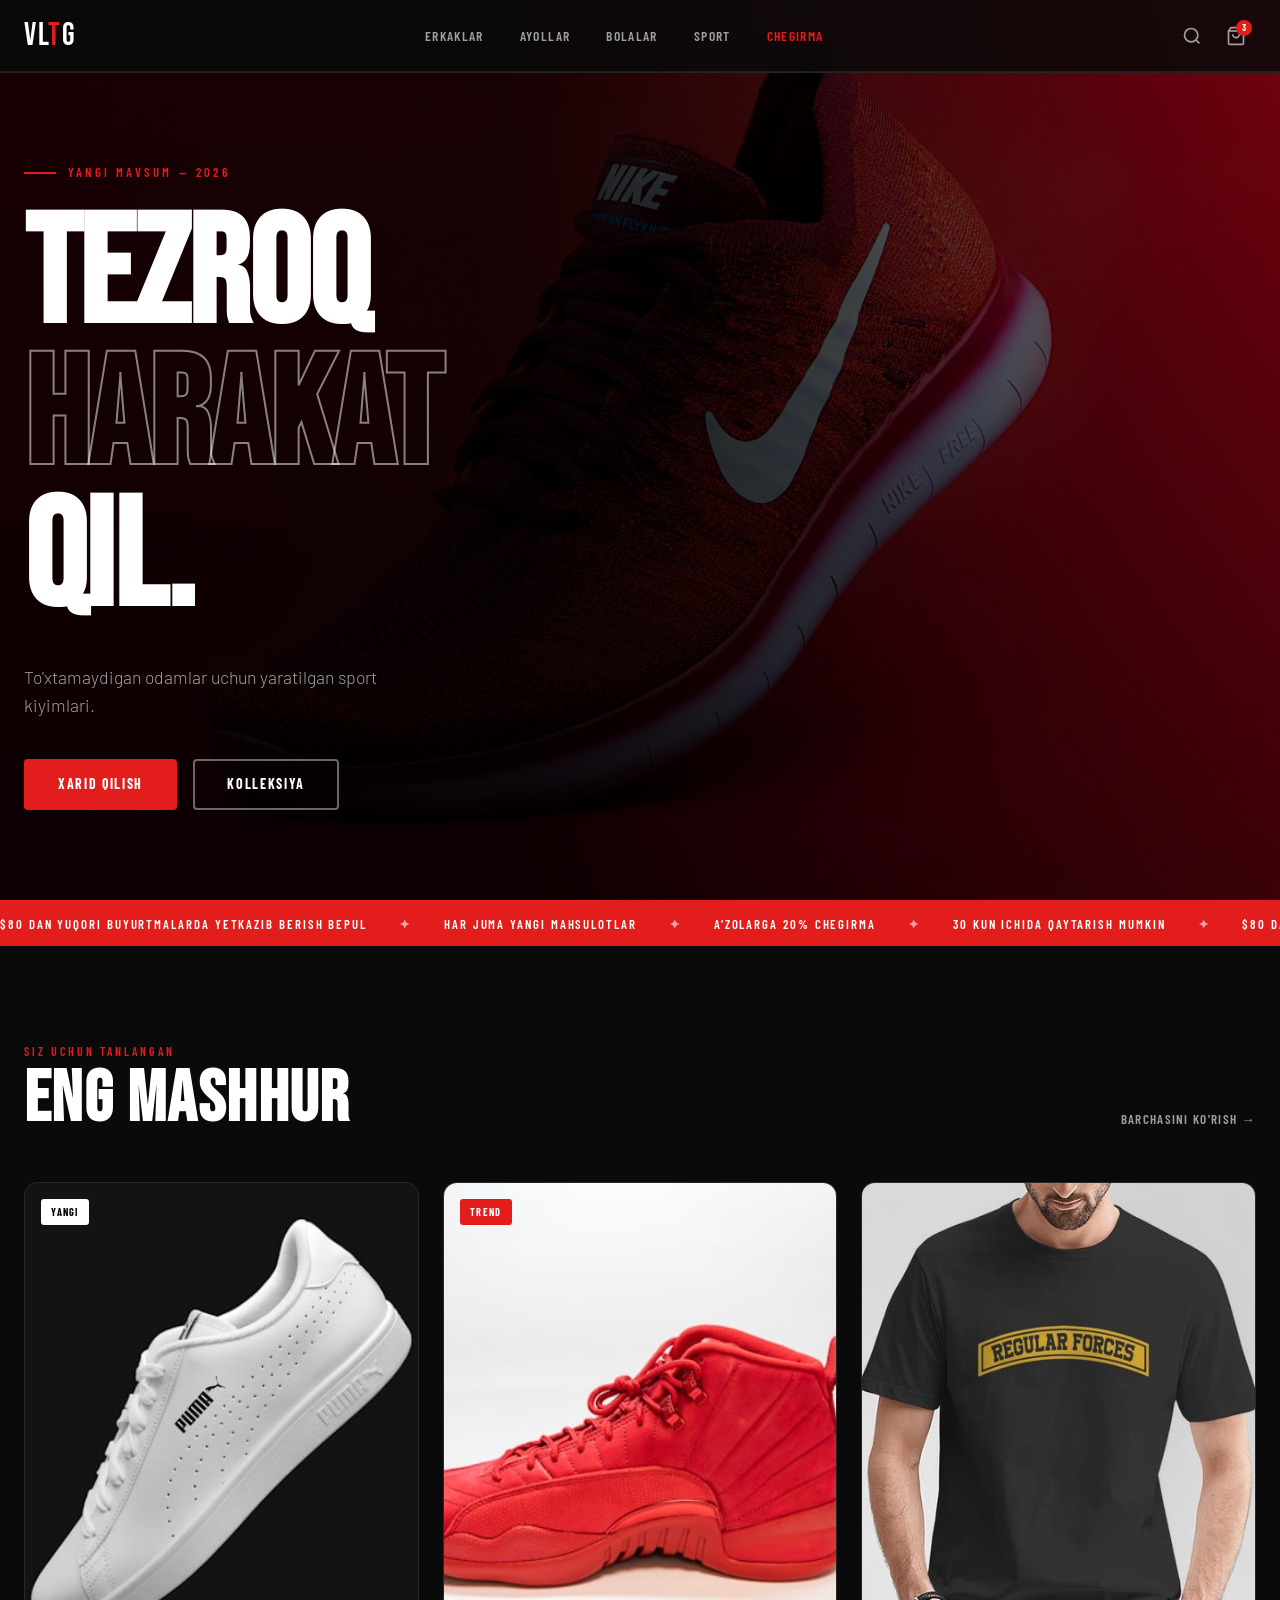
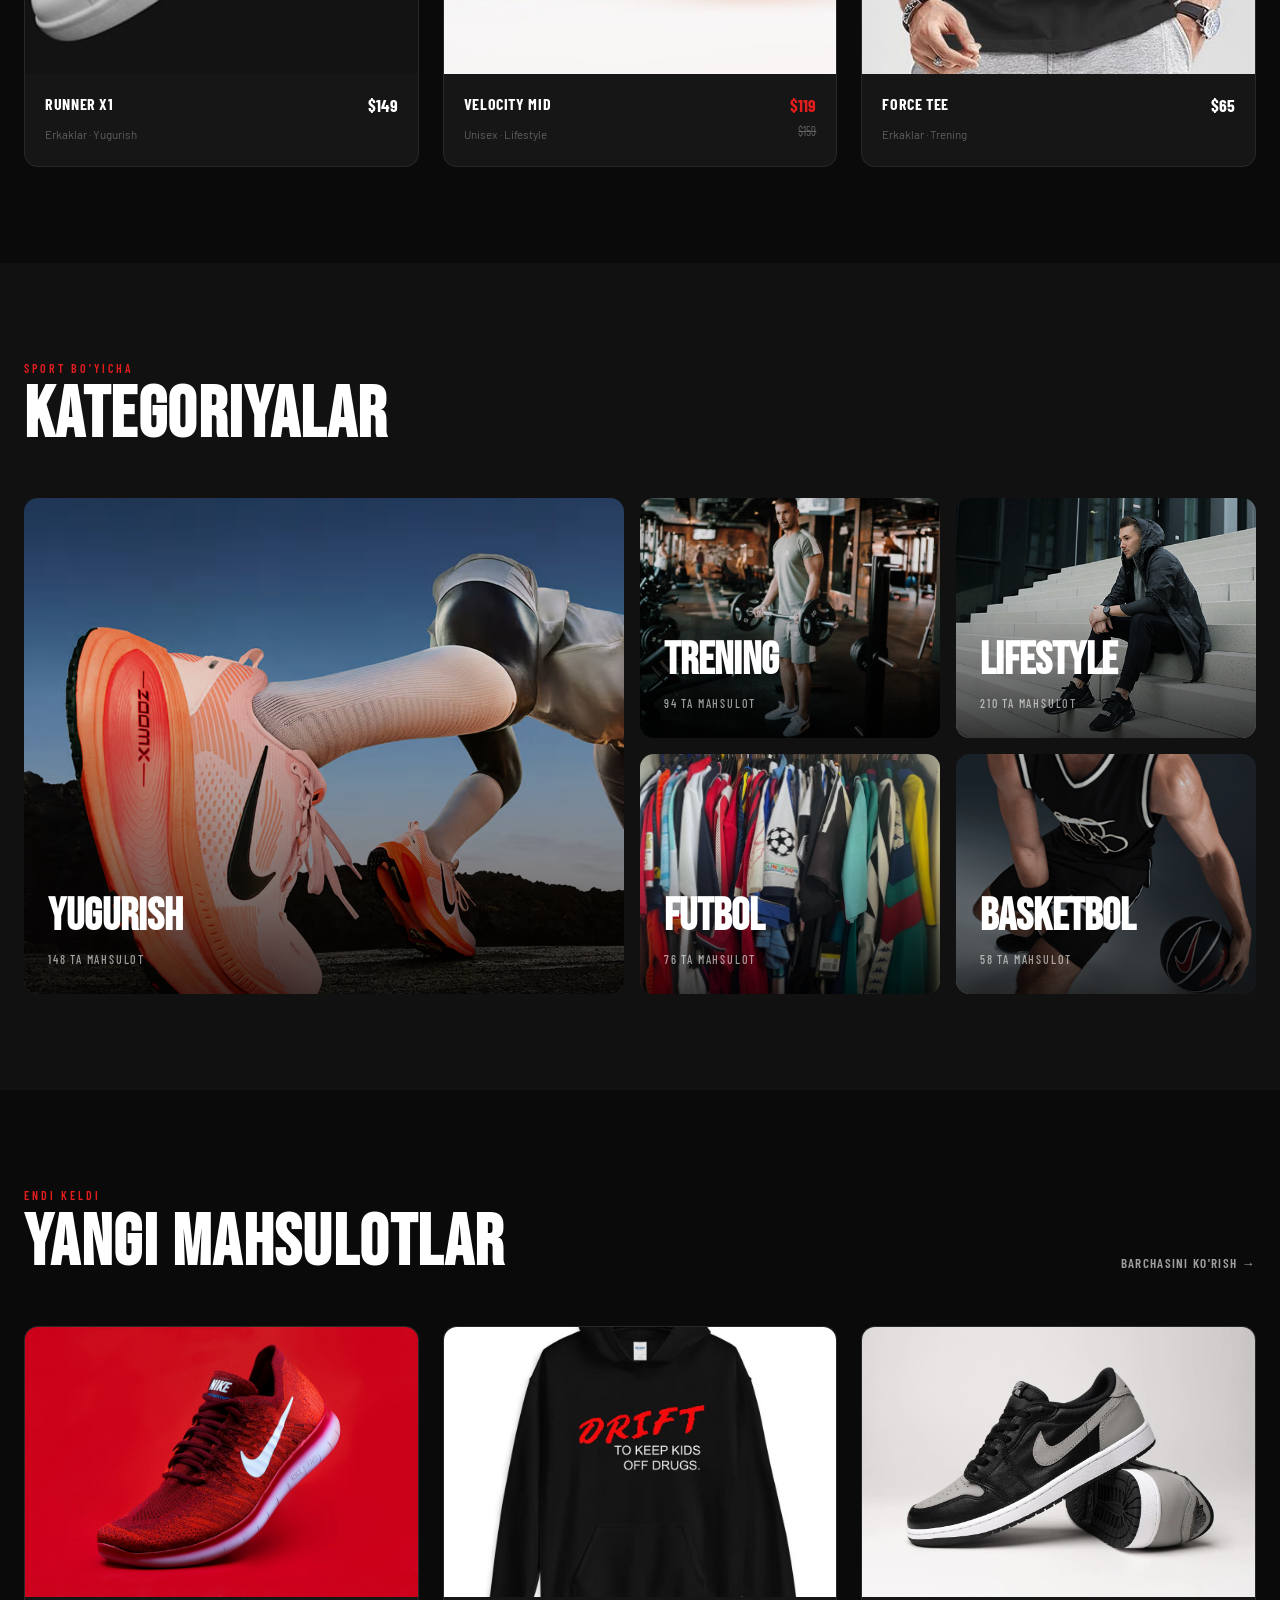
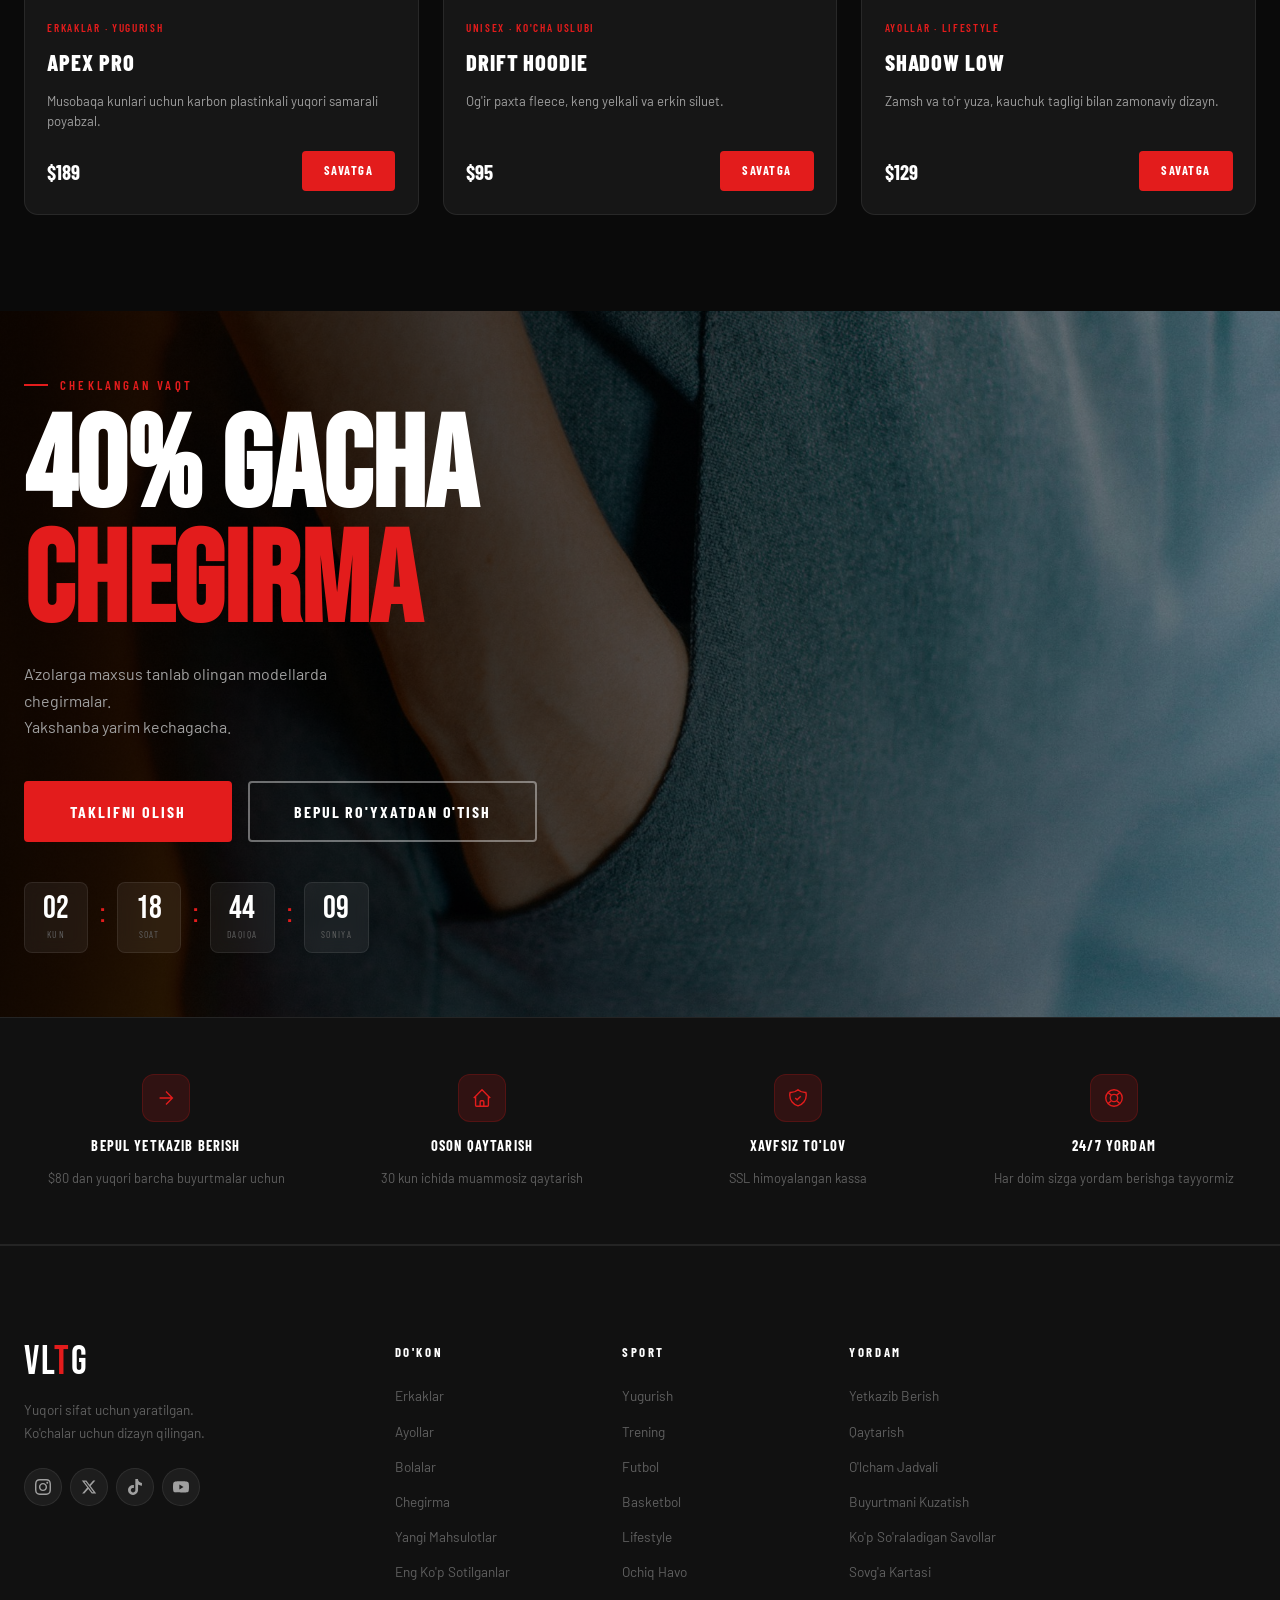
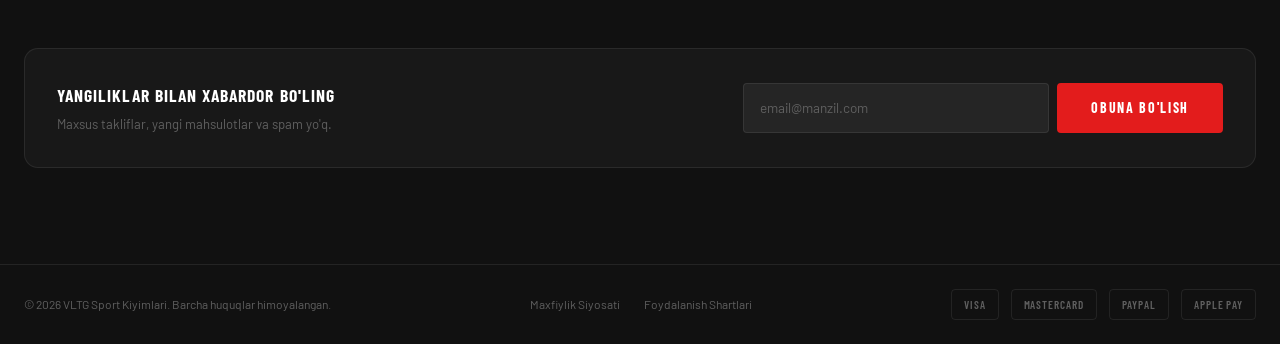
==== index.html @ 0adfefeb "Add files via upload" ====
<!DOCTYPE html>
<html lang="uz">
<head>
  <meta charset="UTF-8" />
  <meta name="viewport" content="width=device-width, initial-scale=1.0" />
  <title>VLTG — Premium Sport Kiyimlari</title>
  <link rel="preconnect" href="https://fonts.gstatic.com" crossorigin />
  <link href="https://fonts.googleapis.com/css2?family=Bebas+Neue&family=Barlow:wght@300;400;500;600;700&family=Barlow+Condensed:wght@400;600;700;800&display=swap" rel="stylesheet" />
  <link rel="stylesheet" href="style.css" />
</head>
<body>

  <!-- ==============================
       HEADER
       ============================== -->
  <header class="site-header">
    <div class="header-inner">

      <input type="checkbox" id="nav-toggle" class="nav-toggle-checkbox" />

      <a href="index.html" class="logo">VL<span>T</span>G</a>

      <nav class="main-nav">
        <ul class="nav-list">
          <li><a href="erkaklar.html" class="nav-link">Erkaklar</a></li>
          <li><a href="ayollar.html" class="nav-link">Ayollar</a></li>
          <li><a href="bolalar.html" class="nav-link">Bolalar</a></li>
          <li><a href="sport.html" class="nav-link">Sport</a></li>
          <li><a href="chegirma.html" class="nav-link nav-link--sale">Chegirma</a></li>
        </ul>
      </nav>

      <div class="header-actions">
        <a href="#" class="header-icon" aria-label="Qidirish">
          <svg viewBox="0 0 24 24" fill="none" stroke="currentColor" stroke-width="2"><circle cx="11" cy="11" r="8"/><path d="m21 21-4.35-4.35"/></svg>
        </a>
        <a href="#" class="header-icon cart-icon" aria-label="Savat">
          <svg viewBox="0 0 24 24" fill="none" stroke="currentColor" stroke-width="2"><path d="M6 2 3 6v14a2 2 0 0 0 2 2h14a2 2 0 0 0 2-2V6l-3-4z"/><line x1="3" y1="6" x2="21" y2="6"/><path d="M16 10a4 4 0 0 1-8 0"/></svg>
          <span class="cart-badge">3</span>
        </a>
        <label for="nav-toggle" class="hamburger" aria-label="Menyu">
          <span></span><span></span><span></span>
        </label>
      </div>

    </div>

    <!-- Mobil menyu -->
    <div class="mobile-nav">
      <ul class="mobile-nav-list">
        <li><a href="#">Erkaklar</a></li>
        <li><a href="#">Ayollar</a></li>
        <li><a href="#">Bolalar</a></li>
        <li><a href="#">Sport</a></li>
        <li><a href="#" class="sale-link">Chegirma</a></li>
        <li class="mobile-nav-divider"></li>
        <li><a href="#">Qidirish</a></li>
        <li><a href="#">Savat (3)</a></li>
      </ul>
    </div>
  </header>

  <main>

    <!-- ==============================
         HERO
         ============================== -->
    <section class="hero">
      <div class="hero-bg">
        <img
          src="img/fon_krasofkasi.jpg"
          alt="Sport krossovkalar"
          class="hero-img"
        />
        <div class="hero-overlay"></div>
      </div>
      <div class="hero-content">
        <p class="hero-eyebrow">Yangi Mavsum — 2026</p>
        <h1 class="hero-title">
          TEZROQ<br />
          <em>HARAKAT</em><br />
          QIL.
        </h1>
        <p class="hero-subtitle">To'xtamaydigan odamlar uchun yaratilgan sport kiyimlari.</p>
        <div class="hero-cta-group">
          <a href="#mahsulotlar" class="btn btn--primary">Xarid Qilish</a>
          <a href="#kategoriyalar" class="btn btn--ghost">Kolleksiya</a>
        </div>
      </div>
    </section>

    <!-- ==============================
         TICKER
         ============================== -->
    <div class="ticker-wrap" aria-hidden="true">
      <div class="ticker-track">
        <span>$80 dan yuqori buyurtmalarda yetkazib berish bepul</span>
        <span class="ticker-dot">✦</span>
        <span>Har juma yangi mahsulotlar</span>
        <span class="ticker-dot">✦</span>
        <span>A'zolarga 20% chegirma</span>
        <span class="ticker-dot">✦</span>
        <span>30 kun ichida qaytarish mumkin</span>
        <span class="ticker-dot">✦</span>
        <span>$80 dan yuqori buyurtmalarda yetkazib berish bepul</span>
        <span class="ticker-dot">✦</span>
        <span>Har juma yangi mahsulotlar</span>
        <span class="ticker-dot">✦</span>
        <span>A'zolarga 20% chegirma</span>
        <span class="ticker-dot">✦</span>
        <span>30 kun ichida qaytarish mumkin</span>
        <span class="ticker-dot">✦</span>
      </div>
    </div>

    <!-- ==============================
         MAHSULOTLAR
         ============================== -->
    <section class="section products-section" id="mahsulotlar">
      <div class="container">
        <header class="section-header">
          <p class="section-eyebrow">Siz Uchun Tanlangan</p>
          <h2 class="section-title">Eng Mashhur</h2>
          <a href="#" class="section-link">Barchasini Ko'rish →</a>
        </header>

        <div class="products-grid">

          <article class="product-card">
            <div class="product-card__media">
              <img src="img/RunnerX1.jpg" alt="Runner X1" loading="lazy" />
              <div class="product-card__badges">
                <span class="badge badge--new">Yangi</span>
              </div>
              <div class="product-card__overlay">
                <a href="#" class="btn btn--overlay">Savatga Qo'shish</a>
              </div>
            </div>
            <div class="product-card__info">
              <div class="product-card__meta">
                <h3 class="product-card__name">Runner X1</h3>
                <span class="product-card__category">Erkaklar · Yugurish</span>
              </div>
              <span class="product-card__price">$149</span>
            </div>
          </article>

          <article class="product-card">
            <div class="product-card__media">
              <img src="img/VelocityMid.jpg" alt="Velocity Mid" loading="lazy" />
              <div class="product-card__badges">
                <span class="badge badge--hot">Trend</span>
              </div>
              <div class="product-card__overlay">
                <a href="#" class="btn btn--overlay">Savatga Qo'shish</a>
              </div>
            </div>
            <div class="product-card__info">
              <div class="product-card__meta">
                <h3 class="product-card__name">Velocity Mid</h3>
                <span class="product-card__category">Unisex · Lifestyle</span>
              </div>
              <div class="product-card__pricing">
                <span class="product-card__price product-card__price--sale">$119</span>
                <span class="product-card__price-original">$159</span>
              </div>
            </div>
          </article>

          <article class="product-card">
            <div class="product-card__media">
              <img src="img/ForceTee.jpg" alt="Force Tee" loading="lazy" />
              <div class="product-card__overlay">
                <a href="#" class="btn btn--overlay">Savatga Qo'shish</a>
              </div>
            </div>
            <div class="product-card__info">
              <div class="product-card__meta">
                <h3 class="product-card__name">Force Tee</h3>
                <span class="product-card__category">Erkaklar · Trening</span>
              </div>
              <span class="product-card__price">$65</span>
            </div>
          </article>

        </div>
      </div>
    </section>

    <!-- ==============================
         KATEGORIYALAR
         ============================== -->
    <section class="section categories-section" id="kategoriyalar">
      <div class="container">
        <header class="section-header">
          <p class="section-eyebrow">Sport Bo'yicha</p>
          <h2 class="section-title">Kategoriyalar</h2>
        </header>

        <div class="categories-grid">

          <a href="#" class="cat-card cat-card--large">
            <img src="img/nike’s-best-cushioned-shoes-for-running-and-walking.avif" alt="Yugurish" loading="lazy" />
            <div class="cat-card__overlay"></div>
            <div class="cat-card__content">
              <h3 class="cat-card__title">Yugurish</h3>
              <span class="cat-card__count">148 ta mahsulot</span>
            </div>
          </a>

          <a href="#" class="cat-card">
            <img src="img/Trainig.webp" alt="Trening" loading="lazy" />
            <div class="cat-card__overlay"></div>
            <div class="cat-card__content">
              <h3 class="cat-card__title">Trening</h3>
              <span class="cat-card__count">94 ta mahsulot</span>
            </div>
          </a>

          <a href="#" class="cat-card">
            <img src="img/LIfeStyle.jpg" alt="Lifestyle" loading="lazy" />
            <div class="cat-card__overlay"></div>
            <div class="cat-card__content">
              <h3 class="cat-card__title">Lifestyle</h3>
              <span class="cat-card__count">210 ta mahsulot</span>
            </div>
          </a>

          <a href="#" class="cat-card">
            <img src="img/Football.webp" alt="Futbol" loading="lazy" />
            <div class="cat-card__overlay"></div>
            <div class="cat-card__content">
              <h3 class="cat-card__title">Futbol</h3>
              <span class="cat-card__count">76 ta mahsulot</span>
            </div>
          </a>

          <a href="#" class="cat-card">
            <img src="img/basketball.webp" alt="Basketbol" loading="lazy" />
            <div class="cat-card__overlay"></div>
            <div class="cat-card__content">
              <h3 class="cat-card__title">Basketbol</h3>
              <span class="cat-card__count">58 ta mahsulot</span>
            </div>
          </a>

        </div>
      </div>
    </section>

    <!-- ==============================
         YANGI MAHSULOTLAR
         ============================== -->
    <section class="section arrivals-section" id="yangilar">
      <div class="container">
        <header class="section-header">
          <p class="section-eyebrow">Endi Keldi</p>
          <h2 class="section-title">Yangi Mahsulotlar</h2>
          <a href="#" class="section-link">Barchasini Ko'rish →</a>
        </header>

        <div class="arrivals-grid">

          <article class="arrival-card">
            <div class="arrival-card__media">
              <img src="img/fon_krasofkasi.jpg" alt="Apex Pro" loading="lazy" />
              <div class="arrival-card__overlay">
                <a href="#" class="btn btn--overlay">Ko'rish</a>
              </div>
            </div>
            <div class="arrival-card__info">
              <span class="arrival-card__tag">Erkaklar · Yugurish</span>
              <h3 class="arrival-card__name">Apex Pro</h3>
              <p class="arrival-card__desc">Musobaqa kunlari uchun karbon plastinkali yuqori samarali poyabzal.</p>
              <div class="arrival-card__footer">
                <span class="arrival-card__price">$189</span>
                <a href="#" class="btn btn--sm">Savatga</a>
              </div>
            </div>
          </article>

          <article class="arrival-card">
            <div class="arrival-card__media">
              <img src="img/driftHoodie.webp" alt="Drift Hoodie" loading="lazy" />
              <div class="arrival-card__overlay">
                <a href="#" class="btn btn--overlay">Ko'rish</a>
              </div>
            </div>
            <div class="arrival-card__info">
              <span class="arrival-card__tag">Unisex · Ko'cha uslubi</span>
              <h3 class="arrival-card__name">Drift Hoodie</h3>
              <p class="arrival-card__desc">Og'ir paxta fleece, keng yelkali va erkin siluet.</p>
              <div class="arrival-card__footer">
                <span class="arrival-card__price">$95</span>
                <a href="#" class="btn btn--sm">Savatga</a>
              </div>
            </div>
          </article>

          <article class="arrival-card">
            <div class="arrival-card__media">
              <img src="img/ShadowLow.webp" alt="Shadow Low" loading="lazy" />
              <div class="arrival-card__overlay">
                <a href="#" class="btn btn--overlay">Ko'rish</a>
              </div>
            </div>
            <div class="arrival-card__info">
              <span class="arrival-card__tag">Ayollar · Lifestyle</span>
              <h3 class="arrival-card__name">Shadow Low</h3>
              <p class="arrival-card__desc">Zamsh va to'r yuza, kauchuk tagligi bilan zamonaviy dizayn.</p>
              <div class="arrival-card__footer">
                <span class="arrival-card__price">$129</span>
                <a href="#" class="btn btn--sm">Savatga</a>
              </div>
            </div>
          </article>

        </div>
      </div>
    </section>

    <!-- ==============================
         PROMO BANNER
         ============================== -->
    <section class="promo-banner">
      <div class="promo-banner__bg">
        <img src="img/Promobanner.jpg" alt="" aria-hidden="true" loading="lazy" />
        <div class="promo-banner__overlay"></div>
      </div>
      <div class="promo-banner__content">
        <p class="promo-banner__eyebrow">Cheklangan Vaqt</p>
        <h2 class="promo-banner__title">40% GACHA<br /><em>CHEGIRMA</em></h2>
        <p class="promo-banner__subtitle">
          A'zolarga maxsus tanlab olingan modellarda chegirmalar.<br />Yakshanba yarim kechagacha.
        </p>
        <div class="promo-banner__cta">
          <a href="#" class="btn btn--primary btn--lg">Taklifni Olish</a>
          <a href="#" class="btn btn--ghost btn--lg">Bepul Ro'yxatdan O'tish</a>
        </div>
        <div class="promo-countdown">
          <div class="countdown-unit">
            <span class="countdown-num">02</span>
            <span class="countdown-label">Kun</span>
          </div>
          <span class="countdown-sep">:</span>
          <div class="countdown-unit">
            <span class="countdown-num">18</span>
            <span class="countdown-label">Soat</span>
          </div>
          <span class="countdown-sep">:</span>
          <div class="countdown-unit">
            <span class="countdown-num">44</span>
            <span class="countdown-label">Daqiqa</span>
          </div>
          <span class="countdown-sep">:</span>
          <div class="countdown-unit">
            <span class="countdown-num">09</span>
            <span class="countdown-label">Soniya</span>
          </div>
        </div>
      </div>
    </section>

    <!-- ==============================
         AFZALLIKLAR
         ============================== -->
    <section class="values-strip">
      <div class="container">
        <div class="values-grid">
          <div class="value-item">
            <div class="value-item__icon">
              <svg viewBox="0 0 24 24" fill="none" stroke="currentColor" stroke-width="1.5"><path d="M5 12h14M12 5l7 7-7 7"/></svg>
            </div>
            <h4 class="value-item__title">Bepul Yetkazib Berish</h4>
            <p class="value-item__desc">$80 dan yuqori barcha buyurtmalar uchun</p>
          </div>
          <div class="value-item">
            <div class="value-item__icon">
              <svg viewBox="0 0 24 24" fill="none" stroke="currentColor" stroke-width="1.5"><path d="M3 12l2-2m0 0l7-7 7 7M5 10v10a1 1 0 001 1h3m10-11l2 2m-2-2v10a1 1 0 01-1 1h-3m-6 0a1 1 0 001-1v-4a1 1 0 011-1h2a1 1 0 011 1v4a1 1 0 001 1m-6 0h6"/></svg>
            </div>
            <h4 class="value-item__title">Oson Qaytarish</h4>
            <p class="value-item__desc">30 kun ichida muammosiz qaytarish</p>
          </div>
          <div class="value-item">
            <div class="value-item__icon">
              <svg viewBox="0 0 24 24" fill="none" stroke="currentColor" stroke-width="1.5"><path d="M9 12l2 2 4-4m5.618-4.016A11.955 11.955 0 0112 2.944a11.955 11.955 0 01-8.618 3.04A12.02 12.02 0 003 9c0 5.591 3.824 10.29 9 11.622 5.176-1.332 9-6.03 9-11.622 0-1.042-.133-2.052-.382-3.016z"/></svg>
            </div>
            <h4 class="value-item__title">Xavfsiz To'lov</h4>
            <p class="value-item__desc">SSL himoyalangan kassa</p>
          </div>
          <div class="value-item">
            <div class="value-item__icon">
              <svg viewBox="0 0 24 24" fill="none" stroke="currentColor" stroke-width="1.5"><path d="M18.364 5.636l-3.536 3.536m0 5.656l3.536 3.536M9.172 9.172L5.636 5.636m3.536 9.192l-3.536 3.536M21 12a9 9 0 11-18 0 9 9 0 0118 0zm-5 0a4 4 0 11-8 0 4 4 0 018 0z"/></svg>
            </div>
            <h4 class="value-item__title">24/7 Yordam</h4>
            <p class="value-item__desc">Har doim sizga yordam berishga tayyormiz</p>
          </div>
        </div>
      </div>
    </section>

  </main>

  <!-- ==============================
       FOOTER
       ============================== -->
  <footer class="site-footer">
    <div class="footer-top">
      <div class="container">
        <div class="footer-grid">

          <div class="footer-col footer-col--brand">
            <a href="#" class="logo footer-logo">VL<span>T</span>G</a>
            <p class="footer-tagline">Yuqori sifat uchun yaratilgan.<br />Ko'chalar uchun dizayn qilingan.</p>
            <div class="footer-social">
              <a href="#" class="social-link" aria-label="Instagram">
                <svg viewBox="0 0 24 24" fill="currentColor"><path d="M12 2.163c3.204 0 3.584.012 4.85.07 3.252.148 4.771 1.691 4.919 4.919.058 1.265.069 1.645.069 4.849 0 3.205-.012 3.584-.069 4.849-.149 3.225-1.664 4.771-4.919 4.919-1.266.058-1.644.07-4.85.07-3.204 0-3.584-.012-4.849-.07-3.26-.149-4.771-1.699-4.919-4.92-.058-1.265-.07-1.644-.07-4.849 0-3.204.013-3.583.07-4.849.149-3.227 1.664-4.771 4.919-4.919 1.266-.057 1.645-.069 4.849-.069zm0-2.163c-3.259 0-3.667.014-4.947.072-4.358.2-6.78 2.618-6.98 6.98-.059 1.281-.073 1.689-.073 4.948 0 3.259.014 3.668.072 4.948.2 4.358 2.618 6.78 6.98 6.98 1.281.058 1.689.072 4.948.072 3.259 0 3.668-.014 4.948-.072 4.354-.2 6.782-2.618 6.979-6.98.059-1.28.073-1.689.073-4.948 0-3.259-.014-3.667-.072-4.947-.196-4.354-2.617-6.78-6.979-6.98-1.281-.059-1.69-.073-4.949-.073zm0 5.838c-3.403 0-6.162 2.759-6.162 6.162s2.759 6.163 6.162 6.163 6.162-2.759 6.162-6.163c0-3.403-2.759-6.162-6.162-6.162zm0 10.162c-2.209 0-4-1.79-4-4 0-2.209 1.791-4 4-4s4 1.791 4 4c0 2.21-1.791 4-4 4zm6.406-11.845c-.796 0-1.441.645-1.441 1.44s.645 1.44 1.441 1.44c.795 0 1.439-.645 1.439-1.44s-.644-1.44-1.439-1.44z"/></svg>
              </a>
              <a href="#" class="social-link" aria-label="Twitter">
                <svg viewBox="0 0 24 24" fill="currentColor"><path d="M18.244 2.25h3.308l-7.227 8.26 8.502 11.24H16.17l-5.214-6.817L4.99 21.75H1.68l7.73-8.835L1.254 2.25H8.08l4.713 6.231zm-1.161 17.52h1.833L7.084 4.126H5.117z"/></svg>
              </a>
              <a href="#" class="social-link" aria-label="TikTok">
                <svg viewBox="0 0 24 24" fill="currentColor"><path d="M12.525.02c1.31-.02 2.61-.01 3.91-.02.08 1.53.63 3.09 1.75 4.17 1.12 1.11 2.7 1.62 4.24 1.79v4.03c-1.44-.05-2.89-.35-4.2-.97-.57-.26-1.1-.59-1.62-.93-.01 2.92.01 5.84-.02 8.75-.08 1.4-.54 2.79-1.35 3.94-1.31 1.92-3.58 3.17-5.91 3.21-1.43.08-2.86-.31-4.08-1.03-2.02-1.19-3.44-3.37-3.65-5.71-.02-.5-.03-1-.01-1.49.18-1.9 1.12-3.72 2.58-4.96 1.66-1.44 3.98-2.13 6.15-1.72.02 1.48-.04 2.96-.04 4.44-.99-.32-2.15-.23-3.02.37-.63.41-1.11 1.04-1.36 1.75-.21.51-.15 1.07-.14 1.61.24 1.64 1.82 3.02 3.5 2.87 1.12-.01 2.19-.66 2.77-1.61.19-.33.4-.67.41-1.06.1-1.79.06-3.57.07-5.36.01-4.03-.01-8.05.02-12.07z"/></svg>
              </a>
              <a href="#" class="social-link" aria-label="YouTube">
                <svg viewBox="0 0 24 24" fill="currentColor"><path d="M23.498 6.186a3.016 3.016 0 0 0-2.122-2.136C19.505 3.545 12 3.545 12 3.545s-7.505 0-9.377.505A3.017 3.017 0 0 0 .502 6.186C0 8.07 0 12 0 12s0 3.93.502 5.814a3.016 3.016 0 0 0 2.122 2.136c1.871.505 9.376.505 9.376.505s7.505 0 9.377-.505a3.015 3.015 0 0 0 2.122-2.136C24 15.93 24 12 24 12s0-3.93-.502-5.814zM9.545 15.568V8.432L15.818 12l-6.273 3.568z"/></svg>
              </a>
            </div>
          </div>

          <div class="footer-col">
            <h5 class="footer-col__title">Do'kon</h5>
            <ul class="footer-links">
              <li><a href="erkaklar.html">Erkaklar</a></li>
              <li><a href="ayollar.html">Ayollar</a></li>
              <li><a href="bolalar.html">Bolalar</a></li>
              <li><a href="chegirma.html">Chegirma</a></li>
              <li><a href="#">Yangi Mahsulotlar</a></li>
              <li><a href="#">Eng Ko'p Sotilganlar</a></li>
            </ul>
          </div>

          <div class="footer-col">
            <h5 class="footer-col__title">Sport</h5>
            <ul class="footer-links">
              <li><a href="#">Yugurish</a></li>
              <li><a href="#">Trening</a></li>
              <li><a href="#">Futbol</a></li>
              <li><a href="#">Basketbol</a></li>
              <li><a href="#">Lifestyle</a></li>
              <li><a href="#">Ochiq Havo</a></li>
            </ul>
          </div>

          <div class="footer-col">
            <h5 class="footer-col__title">Yordam</h5>
            <ul class="footer-links">
              <li><a href="#">Yetkazib Berish</a></li>
              <li><a href="#">Qaytarish</a></li>
              <li><a href="#">O'lcham Jadvali</a></li>
              <li><a href="#">Buyurtmani Kuzatish</a></li>
              <li><a href="#">Ko'p So'raladigan Savollar</a></li>
              <li><a href="#">Sovg'a Kartasi</a></li>
            </ul>
          </div>

        </div>

        <div class="footer-newsletter">
          <div class="newsletter-text">
            <h5>Yangiliklar Bilan Xabardor Bo'ling</h5>
            <p>Maxsus takliflar, yangi mahsulotlar va spam yo'q.</p>
          </div>
          <div class="newsletter-form">
            <input type="email" placeholder="email@manzil.com" class="newsletter-input" aria-label="Email manzil" />
            <a href="#" class="btn btn--primary">Obuna Bo'lish</a>
          </div>
        </div>

      </div>
    </div>

    <div class="footer-bottom">
      <div class="container footer-bottom-inner">
        <p class="footer-legal">&copy; 2026 VLTG Sport Kiyimlari. Barcha huquqlar himoyalangan.</p>
        <div class="footer-legal-links">
          <a href="#">Maxfiylik Siyosati</a>
          <a href="#">Foydalanish Shartlari</a>
        </div>
        <div class="footer-payments">
          <span>Visa</span><span>Mastercard</span><span>PayPal</span><span>Apple Pay</span>
        </div>
      </div>
    </div>
  </footer>

</body>
</html>
---- style.css ----
/* ── 1. CSS VARIABLES ──────────────────────── */
:root {
  /* Colors */
  --clr-bg:          #0a0a0a;
  --clr-bg-2:        #111111;
  --clr-bg-3:        #1a1a1a;
  --clr-bg-4:        #222222;
  --clr-surface:     #161616;
  --clr-border:      rgba(255,255,255,0.08);
  --clr-border-mid:  rgba(255,255,255,0.15);

  --clr-text-primary:   #ffffff;
  --clr-text-secondary: #a0a0a0;
  --clr-text-muted:     #606060;

  --clr-accent:     #e31c1c;   /* Red accent */
  --clr-accent-dim: rgba(227, 28, 28, 0.15);
  --clr-accent-hover: #ff2828;

  /* Typography */
  --font-display:  'Bebas Neue', sans-serif;
  --font-cond:     'Barlow Condensed', sans-serif;
  --font-body:     'Barlow', sans-serif;

  /* Spacing */
  --gap-xs:  0.5rem;
  --gap-sm:  1rem;
  --gap-md:  2rem;
  --gap-lg:  4rem;
  --gap-xl:  6rem;

  /* Transitions */
  --ease-out:  cubic-bezier(0.22, 1, 0.36, 1);
  --dur-fast:  200ms;
  --dur-med:   350ms;
  --dur-slow:  600ms;

  /* Misc */
  --radius-sm: 8px;
  --radius-md: 14px;
  --radius-lg: 20px;
  --header-h:  72px;
}

/* ── 2. RESET & BASE ────────────────────────── */
*, *::before, *::after {
  box-sizing: border-box;
  margin: 0;
  padding: 0;
}

html {
  scroll-behavior: smooth;
  font-size: 16px;
}

body {
  background-color: var(--clr-bg);
  color: var(--clr-text-primary);
  font-family: var(--font-body);
  font-weight: 400;
  line-height: 1.6;
  -webkit-font-smoothing: antialiased;
  overflow-x: hidden;
}

img {
  display: block;
  width: 100%;
  height: 100%;
  object-fit: cover;
}

a {
  color: inherit;
  text-decoration: none;
}

ul {
  list-style: none;
}

button {
  cursor: pointer;
  background: none;
  border: none;
  font: inherit;
}

/* ── 3. UTILITY ─────────────────────────────── */
.container {
  width: 100%;
  max-width: 1320px;
  margin-inline: auto;
  padding-inline: 1.5rem;
}

.section {
  padding-block: var(--gap-xl);
}

/* ── 4. BUTTONS ─────────────────────────────── */
.btn {
  display: inline-flex;
  align-items: center;
  justify-content: center;
  gap: 0.5rem;
  padding: 0.75rem 2rem;
  font-family: var(--font-cond);
  font-size: 0.875rem;
  font-weight: 700;
  letter-spacing: 0.12em;
  text-transform: uppercase;
  border-radius: 4px;
  transition:
    background var(--dur-fast) var(--ease-out),
    color var(--dur-fast) var(--ease-out),
    transform var(--dur-fast) var(--ease-out),
    box-shadow var(--dur-med) var(--ease-out),
    border-color var(--dur-fast) var(--ease-out);
  white-space: nowrap;
}

.btn:hover {
  transform: translateY(-2px);
}

.btn:active {
  transform: translateY(0);
}

/* Primary (red fill) */
.btn--primary {
  background: var(--clr-accent);
  color: #fff;
  border: 2px solid var(--clr-accent);
}
.btn--primary:hover {
  background: var(--clr-accent-hover);
  border-color: var(--clr-accent-hover);
  box-shadow: 0 8px 32px rgba(227,28,28,0.4);
}

/* Ghost (transparent + white border) */
.btn--ghost {
  background: transparent;
  color: #fff;
  border: 2px solid rgba(255,255,255,0.4);
}
.btn--ghost:hover {
  border-color: #fff;
  box-shadow: 0 8px 24px rgba(255,255,255,0.1);
}

/* Overlay (white fill) */
.btn--overlay {
  background: #fff;
  color: #000;
  border: 2px solid #fff;
  font-size: 0.75rem;
  padding: 0.6rem 1.5rem;
}
.btn--overlay:hover {
  background: var(--clr-accent);
  border-color: var(--clr-accent);
  color: #fff;
}

/* Small */
.btn--sm {
  padding: 0.5rem 1.25rem;
  font-size: 0.78rem;
  background: var(--clr-accent);
  color: #fff;
  border: 2px solid var(--clr-accent);
}
.btn--sm:hover {
  background: var(--clr-accent-hover);
  border-color: var(--clr-accent-hover);
  box-shadow: 0 6px 20px rgba(227,28,28,0.35);
}

/* Large */
.btn--lg {
  padding: 1rem 2.75rem;
  font-size: 1rem;
}

/* ── 5. LOGO ────────────────────────────────── */
.logo {
  font-family: var(--font-display);
  font-size: 2rem;
  letter-spacing: 0.05em;
  color: #fff;
  transition: opacity var(--dur-fast);
  line-height: 1;
}
.logo span {
  color: var(--clr-accent);
}
.logo:hover {
  opacity: 0.85;
}

/* ── 6. HEADER ──────────────────────────────── */
.site-header {
  position: fixed;
  top: 0;
  left: 0;
  right: 0;
  z-index: 100;
  height: var(--header-h);
  background: rgba(10, 10, 10, 0.85);
  backdrop-filter: blur(16px);
  -webkit-backdrop-filter: blur(16px);
  border-bottom: 1px solid var(--clr-border);
  transition: background var(--dur-med);
}

.header-inner {
  display: flex;
  align-items: center;
  justify-content: space-between;
  height: 100%;
  max-width: 1320px;
  margin-inline: auto;
  padding-inline: 1.5rem;
  gap: 2rem;
}

/* Navigation */
.main-nav {
  flex: 1;
  display: flex;
  justify-content: center;
}

.nav-list {
  display: flex;
  align-items: center;
  gap: 0.25rem;
}

.nav-link {
  display: block;
  padding: 0.5rem 1rem;
  font-family: var(--font-cond);
  font-weight: 600;
  font-size: 0.85rem;
  letter-spacing: 0.1em;
  text-transform: uppercase;
  color: var(--clr-text-secondary);
  transition: color var(--dur-fast);
  position: relative;
}

.nav-link::after {
  content: '';
  position: absolute;
  bottom: 0;
  left: 50%;
  right: 50%;
  height: 2px;
  background: var(--clr-accent);
  transition: left var(--dur-med) var(--ease-out), right var(--dur-med) var(--ease-out);
}

.nav-link:hover {
  color: #fff;
}
.nav-link:hover::after {
  left: 1rem;
  right: 1rem;
}

.nav-link--sale {
  color: var(--clr-accent);
}
.nav-link--sale:hover {
  color: var(--clr-accent-hover);
}

/* Header actions */
.header-actions {
  display: flex;
  align-items: center;
  gap: 0.25rem;
}

.header-icon {
  display: flex;
  align-items: center;
  justify-content: center;
  width: 40px;
  height: 40px;
  border-radius: 50%;
  color: var(--clr-text-secondary);
  transition: color var(--dur-fast), background var(--dur-fast);
}
.header-icon svg {
  width: 20px;
  height: 20px;
}
.header-icon:hover {
  color: #fff;
  background: rgba(255,255,255,0.07);
}

.cart-icon {
  position: relative;
}
.cart-badge {
  position: absolute;
  top: 4px;
  right: 4px;
  background: var(--clr-accent);
  color: #fff;
  font-size: 0.6rem;
  font-weight: 700;
  font-family: var(--font-cond);
  width: 16px;
  height: 16px;
  border-radius: 50%;
  display: flex;
  align-items: center;
  justify-content: center;
  line-height: 1;
}

/* Hamburger (hidden on desktop) */
.nav-toggle-checkbox { display: none; }

.hamburger {
  display: none;
  flex-direction: column;
  justify-content: center;
  gap: 5px;
  width: 40px;
  height: 40px;
  cursor: pointer;
  padding: 0.5rem;
}
.hamburger span {
  display: block;
  height: 2px;
  background: #fff;
  border-radius: 2px;
  transition: transform var(--dur-med) var(--ease-out), opacity var(--dur-fast);
}

.nav-toggle-checkbox:checked ~ .header-inner .hamburger span:nth-child(1) {
  transform: translateY(7px) rotate(45deg);
}
.nav-toggle-checkbox:checked ~ .header-inner .hamburger span:nth-child(2) {
  opacity: 0;
}
.nav-toggle-checkbox:checked ~ .header-inner .hamburger span:nth-child(3) {
  transform: translateY(-7px) rotate(-45deg);
}

/* Mobile nav drawer */
.mobile-nav {
  position: absolute;
  top: var(--header-h);
  left: 0;
  right: 0;
  background: var(--clr-bg-2);
  border-bottom: 1px solid var(--clr-border);
  max-height: 0;
  overflow: hidden;
  transition: max-height var(--dur-slow) var(--ease-out);
}

.nav-toggle-checkbox:checked ~ .mobile-nav {
  max-height: 480px;
}

.mobile-nav-list {
  padding: 1rem 1.5rem 2rem;
  display: flex;
  flex-direction: column;
  gap: 0.25rem;
}
.mobile-nav-list a {
  display: block;
  padding: 0.75rem 0;
  font-family: var(--font-cond);
  font-size: 1.1rem;
  font-weight: 600;
  letter-spacing: 0.08em;
  text-transform: uppercase;
  color: var(--clr-text-secondary);
  border-bottom: 1px solid var(--clr-border);
  transition: color var(--dur-fast), padding-left var(--dur-fast);
}
.mobile-nav-list a:hover {
  color: #fff;
  padding-left: 0.5rem;
}
.mobile-nav-list .sale-link {
  color: var(--clr-accent);
}
.mobile-nav-divider {
  height: 1px;
  background: var(--clr-border);
  margin: 0.5rem 0;
}

/* ── 7. HERO ────────────────────────────────── */
.hero {
  position: relative;
  min-height: 100vh;
  display: flex;
  align-items: center;
  overflow: hidden;
}

.hero-bg {
  position: absolute;
  inset: 0;
}
.hero-img {
  width: 100%;
  height: 100%;
  object-fit: cover;
  object-position: center 30%;
  transform: scale(1.04);
  transition: transform 8s ease-out;
}
.hero:hover .hero-img {
  transform: scale(1.0);
}
.hero-overlay {
  position: absolute;
  inset: 0;
  background:
    linear-gradient(90deg, rgba(0,0,0,0.85) 40%, rgba(0,0,0,0.3) 100%),
    linear-gradient(180deg, rgba(0,0,0,0.2) 0%, rgba(0,0,0,0.6) 100%);
}

.hero-content {
  position: relative;
  z-index: 2;
  padding: var(--gap-lg) 1.5rem;
  max-width: 1320px;
  margin-inline: auto;
  width: 100%;
  margin-top: var(--header-h);
}

.hero-eyebrow {
  font-family: var(--font-cond);
  font-size: 0.8rem;
  font-weight: 600;
  letter-spacing: 0.25em;
  text-transform: uppercase;
  color: var(--clr-accent);
  margin-bottom: 1.5rem;
  display: flex;
  align-items: center;
  gap: 0.75rem;
}
.hero-eyebrow::before {
  content: '';
  display: block;
  width: 32px;
  height: 2px;
  background: var(--clr-accent);
}

.hero-title {
  font-family: var(--font-display);
  font-size: clamp(5rem, 12vw, 11rem);
  line-height: 0.92;
  letter-spacing: -0.01em;
  color: #fff;
  margin-bottom: 2rem;
}
.hero-title em {
  font-style: normal;
  color: transparent;
  -webkit-text-stroke: 2px rgba(255,255,255,0.5);
}

.hero-subtitle {
  font-size: 1.1rem;
  font-weight: 300;
  color: var(--clr-text-secondary);
  margin-bottom: 2.5rem;
  max-width: 400px;
}

.hero-cta-group {
  display: flex;
  gap: 1rem;
  flex-wrap: wrap;
}

/* Scroll hint */
.hero-scroll-hint {
  position: absolute;
  bottom: 2.5rem;
  right: 3rem;
  z-index: 2;
  display: flex;
  flex-direction: column;
  align-items: center;
  gap: 0.75rem;
}
.hero-scroll-hint span {
  font-family: var(--font-cond);
  font-size: 0.7rem;
  letter-spacing: 0.2em;
  text-transform: uppercase;
  color: var(--clr-text-muted);
  writing-mode: vertical-rl;
}
.hero-scroll-line {
  width: 1px;
  height: 60px;
  background: linear-gradient(to bottom, var(--clr-text-muted), transparent);
  animation: scrollPulse 2s ease-in-out infinite;
}

@keyframes scrollPulse {
  0%, 100% { opacity: 0.4; }
  50% { opacity: 1; }
}

/* ── 8. TICKER ──────────────────────────────── */
.ticker-wrap {
  background: var(--clr-accent);
  overflow: hidden;
  white-space: nowrap;
  padding-block: 0.65rem;
}

.ticker-track {
  display: inline-flex;
  gap: 2rem;
  animation: ticker 22s linear infinite;
  font-family: var(--font-cond);
  font-size: 0.8rem;
  font-weight: 600;
  letter-spacing: 0.15em;
  text-transform: uppercase;
  color: #fff;
}

@keyframes ticker {
  from { transform: translateX(0); }
  to   { transform: translateX(-50%); }
}

.ticker-dot {
  opacity: 0.6;
}

/* ── 9. SECTION HEADER ──────────────────────── */
.section-header {
  display: grid;
  grid-template-columns: 1fr auto;
  grid-template-rows: auto auto;
  gap: 0.25rem 2rem;
  align-items: end;
  margin-bottom: 3rem;
}

.section-eyebrow {
  grid-column: 1;
  font-family: var(--font-cond);
  font-size: 0.75rem;
  font-weight: 600;
  letter-spacing: 0.25em;
  text-transform: uppercase;
  color: var(--clr-accent);
}

.section-title {
  grid-column: 1;
  font-family: var(--font-display);
  font-size: clamp(2.5rem, 6vw, 4.5rem);
  line-height: 0.95;
  letter-spacing: 0.02em;
}

.section-link {
  grid-row: 1 / 3;
  grid-column: 2;
  font-family: var(--font-cond);
  font-size: 0.82rem;
  font-weight: 600;
  letter-spacing: 0.1em;
  text-transform: uppercase;
  color: var(--clr-text-secondary);
  transition: color var(--dur-fast);
  white-space: nowrap;
  align-self: end;
  padding-bottom: 4px;
}
.section-link:hover {
  color: #fff;
}

/* ── 10. PRODUCTS GRID ──────────────────────── */
.products-section {
  background: var(--clr-bg);
}

.products-grid {
  display: grid;
  grid-template-columns: repeat(3, 1fr);
  gap: 1.5rem;
}

/* Product card */
.product-card {
  background: var(--clr-surface);
  border-radius: var(--radius-md);
  overflow: hidden;
  border: 1px solid var(--clr-border);
  transition:
    transform var(--dur-med) var(--ease-out),
    box-shadow var(--dur-med) var(--ease-out),
    border-color var(--dur-med);
}
.product-card:hover {
  transform: translateY(-6px);
  box-shadow: 0 20px 60px rgba(0,0,0,0.6);
  border-color: var(--clr-border-mid);
}

.product-card__media {
  position: relative;
  aspect-ratio: 4/5;
  overflow: hidden;
  background: var(--clr-bg-3);
}
.product-card__media img {
  transition: transform var(--dur-slow) var(--ease-out);
}
.product-card:hover .product-card__media img {
  transform: scale(1.07);
}

.product-card__badges {
  position: absolute;
  top: 1rem;
  left: 1rem;
  display: flex;
  flex-direction: column;
  gap: 0.4rem;
  z-index: 2;
}

.badge {
  font-family: var(--font-cond);
  font-size: 0.65rem;
  font-weight: 700;
  letter-spacing: 0.12em;
  text-transform: uppercase;
  padding: 0.3rem 0.65rem;
  border-radius: 3px;
}
.badge--new     { background: #fff; color: #000; }
.badge--hot     { background: var(--clr-accent); color: #fff; }
.badge--sale    { background: #18a34a; color: #fff; }

.product-card__overlay {
  position: absolute;
  inset: 0;
  display: flex;
  align-items: flex-end;
  justify-content: center;
  padding-bottom: 1.25rem;
  background: linear-gradient(to top, rgba(0,0,0,0.6) 0%, transparent 60%);
  opacity: 0;
  transition: opacity var(--dur-med) var(--ease-out);
}
.product-card:hover .product-card__overlay {
  opacity: 1;
}

.product-card__info {
  padding: 1.1rem 1.25rem 1.25rem;
  display: flex;
  justify-content: space-between;
  align-items: flex-start;
  gap: 0.5rem;
}

.product-card__name {
  font-family: var(--font-cond);
  font-size: 1rem;
  font-weight: 700;
  letter-spacing: 0.04em;
  text-transform: uppercase;
  margin-bottom: 0.2rem;
}

.product-card__category {
  font-size: 0.72rem;
  color: var(--clr-text-muted);
  font-weight: 400;
}

.product-card__pricing {
  display: flex;
  flex-direction: column;
  align-items: flex-end;
  gap: 0.15rem;
  flex-shrink: 0;
}

.product-card__price {
  font-family: var(--font-cond);
  font-size: 1.1rem;
  font-weight: 700;
}
.product-card__price--sale {
  color: var(--clr-accent);
}
.product-card__price-original {
  font-family: var(--font-cond);
  font-size: 0.78rem;
  color: var(--clr-text-muted);
  text-decoration: line-through;
}

/* ── 11. CATEGORIES ─────────────────────────── */
.categories-section {
  background: var(--clr-bg-2);
}

.categories-grid {
  display: grid;
  grid-template-columns: 2fr 1fr 1fr;
  grid-template-rows: 240px 240px;
  gap: 1rem;
}

.cat-card {
  position: relative;
  overflow: hidden;
  border-radius: var(--radius-md);
  cursor: pointer;
  display: block;
}

.cat-card--large {
  grid-row: 1 / 3;
}

.cat-card img {
  transition: transform var(--dur-slow) var(--ease-out);
}
.cat-card:hover img {
  transform: scale(1.08);
}

.cat-card__overlay {
  position: absolute;
  inset: 0;
  background: linear-gradient(to top, rgba(0,0,0,0.75) 0%, rgba(0,0,0,0.1) 60%);
  transition: background var(--dur-med);
}
.cat-card:hover .cat-card__overlay {
  background: linear-gradient(to top, rgba(227,28,28,0.6) 0%, rgba(0,0,0,0.2) 80%);
}

.cat-card__content {
  position: absolute;
  bottom: 0;
  left: 0;
  right: 0;
  padding: 1.5rem;
  z-index: 2;
}

.cat-card__title {
  font-family: var(--font-display);
  font-size: clamp(1.8rem, 3.5vw, 3rem);
  line-height: 1;
  color: #fff;
  margin-bottom: 0.3rem;
  transition: letter-spacing var(--dur-med) var(--ease-out);
}
.cat-card:hover .cat-card__title {
  letter-spacing: 0.05em;
}

.cat-card__count {
  font-family: var(--font-cond);
  font-size: 0.75rem;
  font-weight: 500;
  letter-spacing: 0.15em;
  text-transform: uppercase;
  color: rgba(255,255,255,0.6);
}

/* ── 12. NEW ARRIVALS ───────────────────────── */
.arrivals-section {
  background: var(--clr-bg);
}

.arrivals-grid {
  display: grid;
  grid-template-columns: repeat(3, 1fr);
  gap: 1.5rem;
}

.arrival-card {
  background: var(--clr-surface);
  border-radius: var(--radius-md);
  overflow: hidden;
  border: 1px solid var(--clr-border);
  display: flex;
  flex-direction: column;
  transition:
    transform var(--dur-med) var(--ease-out),
    box-shadow var(--dur-med) var(--ease-out),
    border-color var(--dur-med);
}
.arrival-card:hover {
  transform: translateY(-5px);
  box-shadow: 0 20px 60px rgba(0,0,0,0.5);
  border-color: var(--clr-border-mid);
}

.arrival-card__media {
  position: relative;
  aspect-ratio: 16/11;
  overflow: hidden;
  background: var(--clr-bg-3);
  flex-shrink: 0;
}
.arrival-card__media img {
  transition: transform var(--dur-slow) var(--ease-out);
}
.arrival-card:hover .arrival-card__media img {
  transform: scale(1.07);
}

.arrival-card__overlay {
  position: absolute;
  inset: 0;
  display: flex;
  align-items: center;
  justify-content: center;
  background: rgba(0,0,0,0.45);
  opacity: 0;
  transition: opacity var(--dur-med) var(--ease-out);
}
.arrival-card:hover .arrival-card__overlay {
  opacity: 1;
}

.arrival-card__info {
  padding: 1.4rem;
  display: flex;
  flex-direction: column;
  flex: 1;
}

.arrival-card__tag {
  font-family: var(--font-cond);
  font-size: 0.7rem;
  font-weight: 600;
  letter-spacing: 0.15em;
  text-transform: uppercase;
  color: var(--clr-accent);
  margin-bottom: 0.5rem;
}

.arrival-card__name {
  font-family: var(--font-cond);
  font-size: 1.4rem;
  font-weight: 800;
  letter-spacing: 0.04em;
  text-transform: uppercase;
  margin-bottom: 0.6rem;
}

.arrival-card__desc {
  font-size: 0.82rem;
  color: var(--clr-text-secondary);
  line-height: 1.55;
  flex: 1;
  margin-bottom: 1.25rem;
}

.arrival-card__footer {
  display: flex;
  align-items: center;
  justify-content: space-between;
  gap: 1rem;
}

.arrival-card__price {
  font-family: var(--font-cond);
  font-size: 1.3rem;
  font-weight: 700;
}

/* ── 13. PROMO BANNER ───────────────────────── */
.promo-banner {
  position: relative;
  min-height: 520px;
  display: flex;
  align-items: center;
  overflow: hidden;
}

.promo-banner__bg {
  position: absolute;
  inset: 0;
}
.promo-banner__bg img {
  width: 100%;
  height: 100%;
  object-fit: cover;
  object-position: center 60%;
}
.promo-banner__overlay {
  position: absolute;
  inset: 0;
  background: linear-gradient(90deg, rgba(0,0,0,0.9) 0%, rgba(0,0,0,0.6) 60%, rgba(0,0,0,0.3) 100%);
}

.promo-banner__content {
  position: relative;
  z-index: 2;
  max-width: 1320px;
  margin-inline: auto;
  width: 100%;
  padding: var(--gap-lg) 1.5rem;
}

.promo-banner__eyebrow {
  font-family: var(--font-cond);
  font-size: 0.8rem;
  font-weight: 600;
  letter-spacing: 0.25em;
  text-transform: uppercase;
  color: var(--clr-accent);
  margin-bottom: 1rem;
  display: flex;
  align-items: center;
  gap: 0.75rem;
}
.promo-banner__eyebrow::before {
  content: '';
  display: block;
  width: 24px;
  height: 2px;
  background: var(--clr-accent);
}

.promo-banner__title {
  font-family: var(--font-display);
  font-size: clamp(4rem, 10vw, 8rem);
  line-height: 0.9;
  color: #fff;
  margin-bottom: 1.25rem;
}
.promo-banner__title em {
  font-style: normal;
  color: var(--clr-accent);
}

.promo-banner__subtitle {
  font-size: 1rem;
  color: var(--clr-text-secondary);
  line-height: 1.65;
  margin-bottom: 2.5rem;
  max-width: 360px;
}

.promo-banner__cta {
  display: flex;
  gap: 1rem;
  flex-wrap: wrap;
  margin-bottom: 2.5rem;
}

/* Countdown */
.promo-countdown {
  display: flex;
  align-items: center;
  gap: 0.75rem;
}

.countdown-unit {
  display: flex;
  flex-direction: column;
  align-items: center;
  background: rgba(255,255,255,0.06);
  border: 1px solid var(--clr-border);
  border-radius: var(--radius-sm);
  padding: 0.6rem 1rem;
  min-width: 64px;
  backdrop-filter: blur(8px);
}

.countdown-num {
  font-family: var(--font-display);
  font-size: 2rem;
  line-height: 1;
  color: #fff;
}

.countdown-label {
  font-family: var(--font-cond);
  font-size: 0.6rem;
  letter-spacing: 0.15em;
  text-transform: uppercase;
  color: var(--clr-text-muted);
  margin-top: 2px;
}

.countdown-sep {
  font-family: var(--font-display);
  font-size: 1.75rem;
  color: var(--clr-accent);
  line-height: 1;
  margin-bottom: 0.5rem;
}

/* ── 14. VALUES STRIP ───────────────────────── */
.values-strip {
  background: var(--clr-bg-2);
  border-top: 1px solid var(--clr-border);
  border-bottom: 1px solid var(--clr-border);
  padding-block: 3.5rem;
}

.values-grid {
  display: grid;
  grid-template-columns: repeat(4, 1fr);
  gap: 2rem;
}

.value-item {
  display: flex;
  flex-direction: column;
  align-items: center;
  text-align: center;
  gap: 0.75rem;
}

.value-item__icon {
  width: 48px;
  height: 48px;
  display: flex;
  align-items: center;
  justify-content: center;
  border-radius: 12px;
  background: var(--clr-accent-dim);
  border: 1px solid rgba(227,28,28,0.2);
  color: var(--clr-accent);
  transition: background var(--dur-med), border-color var(--dur-med);
}
.value-item__icon svg {
  width: 22px;
  height: 22px;
}
.value-item:hover .value-item__icon {
  background: var(--clr-accent);
  border-color: var(--clr-accent);
  color: #fff;
}

.value-item__title {
  font-family: var(--font-cond);
  font-size: 0.9rem;
  font-weight: 700;
  letter-spacing: 0.08em;
  text-transform: uppercase;
}

.value-item__desc {
  font-size: 0.8rem;
  color: var(--clr-text-muted);
  line-height: 1.5;
}

/* ── 15. FOOTER ─────────────────────────────── */
.site-footer {
  background: var(--clr-bg-2);
  border-top: 1px solid var(--clr-border);
}

.footer-top {
  padding-block: var(--gap-xl);
}

.footer-grid {
  display: grid;
  grid-template-columns: 1.8fr repeat(4, 1fr);
  gap: 3rem;
  margin-bottom: 4rem;
}

.footer-col--brand {
  display: flex;
  flex-direction: column;
  gap: 1rem;
}

.footer-logo {
  font-size: 2.5rem;
}

.footer-tagline {
  font-size: 0.85rem;
  color: var(--clr-text-muted);
  line-height: 1.7;
}

/* Social */
.footer-social {
  display: flex;
  gap: 0.5rem;
  margin-top: 0.5rem;
}

.social-link {
  width: 38px;
  height: 38px;
  border-radius: 50%;
  background: rgba(255,255,255,0.05);
  border: 1px solid var(--clr-border);
  display: flex;
  align-items: center;
  justify-content: center;
  color: var(--clr-text-secondary);
  transition:
    background var(--dur-fast),
    border-color var(--dur-fast),
    color var(--dur-fast),
    transform var(--dur-fast);
}
.social-link svg {
  width: 16px;
  height: 16px;
}
.social-link:hover {
  background: var(--clr-accent);
  border-color: var(--clr-accent);
  color: #fff;
  transform: translateY(-2px);
}

/* Footer links */
.footer-col__title {
  font-family: var(--font-cond);
  font-size: 0.8rem;
  font-weight: 700;
  letter-spacing: 0.2em;
  text-transform: uppercase;
  color: #fff;
  margin-bottom: 1.25rem;
}

.footer-links {
  display: flex;
  flex-direction: column;
  gap: 0.6rem;
}

.footer-links a {
  font-size: 0.85rem;
  color: var(--clr-text-muted);
  transition: color var(--dur-fast), padding-left var(--dur-fast);
}
.footer-links a:hover {
  color: #fff;
  padding-left: 4px;
}

/* Newsletter */
.footer-newsletter {
  padding: 2rem;
  background: rgba(255,255,255,0.03);
  border: 1px solid var(--clr-border);
  border-radius: var(--radius-md);
  display: flex;
  align-items: center;
  justify-content: space-between;
  gap: 2rem;
  flex-wrap: wrap;
}

.newsletter-text h5 {
  font-family: var(--font-cond);
  font-size: 1.1rem;
  font-weight: 700;
  letter-spacing: 0.06em;
  text-transform: uppercase;
  margin-bottom: 0.3rem;
}
.newsletter-text p {
  font-size: 0.82rem;
  color: var(--clr-text-muted);
}

.newsletter-form {
  display: flex;
  gap: 0.5rem;
  flex: 1;
  max-width: 480px;
  flex-wrap: wrap;
}

.newsletter-input {
  flex: 1;
  min-width: 200px;
  padding: 0.75rem 1rem;
  background: rgba(255,255,255,0.06);
  border: 1px solid var(--clr-border);
  border-radius: 4px;
  color: #fff;
  font-family: var(--font-body);
  font-size: 0.85rem;
  transition: border-color var(--dur-fast), background var(--dur-fast);
  outline: none;
}
.newsletter-input::placeholder {
  color: var(--clr-text-muted);
}
.newsletter-input:focus {
  border-color: var(--clr-accent);
  background: rgba(227,28,28,0.04);
}

/* Footer bottom */
.footer-bottom {
  border-top: 1px solid var(--clr-border);
  padding-block: 1.5rem;
}

.footer-bottom-inner {
  display: flex;
  align-items: center;
  justify-content: space-between;
  gap: 1.5rem;
  flex-wrap: wrap;
}

.footer-legal {
  font-size: 0.75rem;
  color: var(--clr-text-muted);
}

.footer-legal-links {
  display: flex;
  gap: 1.5rem;
}
.footer-legal-links a {
  font-size: 0.75rem;
  color: var(--clr-text-muted);
  transition: color var(--dur-fast);
}
.footer-legal-links a:hover {
  color: #fff;
}

.footer-payments {
  display: flex;
  gap: 0.75rem;
}
.footer-payments span {
  font-family: var(--font-cond);
  font-size: 0.7rem;
  font-weight: 600;
  letter-spacing: 0.08em;
  text-transform: uppercase;
  color: var(--clr-text-muted);
  padding: 0.35rem 0.75rem;
  border: 1px solid var(--clr-border);
  border-radius: 4px;
}

/* ── 16. RESPONSIVE ─────────────────────────── */

/* ── 1200px ── */
@media (max-width: 1200px) {
  .products-grid {
    grid-template-columns: repeat(2, 1fr);
  }

  .footer-grid {
    grid-template-columns: repeat(3, 1fr);
  }
  .footer-col--brand {
    grid-column: 1 / -1;
    flex-direction: row;
    flex-wrap: wrap;
    align-items: flex-start;
    gap: 2rem;
  }
  .footer-logo { font-size: 3rem; }
  .footer-tagline { max-width: 320px; }
  .footer-social { margin-top: 0; }
}

/* ── 1024px ── */
@media (max-width: 1024px) {
  :root { --gap-xl: 5rem; }

  .categories-grid {
    grid-template-columns: 1fr 1fr;
    grid-template-rows: auto;
  }
  .cat-card--large {
    grid-column: 1 / -1;
    grid-row: auto;
    aspect-ratio: 16/6;
  }
  .cat-card {
    aspect-ratio: 4/3;
  }

  .values-grid {
    grid-template-columns: repeat(2, 1fr);
    gap: 2rem;
  }
}

/* ── 900px ── */
@media (max-width: 900px) {
  .arrivals-grid {
    grid-template-columns: 1fr 1fr;
  }
  .arrivals-grid .arrival-card:last-child {
    grid-column: 1 / -1;
  }
  .arrivals-grid .arrival-card:last-child .arrival-card__media {
    aspect-ratio: 21/7;
  }

  .main-nav { display: none; }
  .hamburger { display: flex; }
}

/* ── 768px ── */
@media (max-width: 768px) {
  :root {
    --gap-xl: 4rem;
    --gap-lg: 2.5rem;
  }

  .products-grid {
    grid-template-columns: repeat(2, 1fr);
    gap: 1rem;
  }

  .promo-banner {
    min-height: 480px;
  }

  .promo-countdown {
    gap: 0.5rem;
  }
  .countdown-unit { min-width: 52px; padding: 0.5rem 0.75rem; }
  .countdown-num { font-size: 1.6rem; }

  .footer-grid {
    grid-template-columns: repeat(2, 1fr);
    gap: 2rem;
  }
  .footer-col--brand {
    grid-column: 1 / -1;
  }

  .footer-bottom-inner {
    flex-direction: column;
    align-items: flex-start;
    gap: 1rem;
  }
}

/* ── 600px ── */
@media (max-width: 600px) {
  :root { --gap-xl: 3.5rem; }

  .hero-title {
    font-size: clamp(4rem, 18vw, 6rem);
  }
  .hero-scroll-hint { display: none; }

  .products-grid {
    grid-template-columns: 1fr;
    gap: 1rem;
  }
  .product-card__media { aspect-ratio: 3/2; }

  .categories-grid {
    grid-template-columns: 1fr;
  }
  .cat-card--large { aspect-ratio: 16/7; }

  .arrivals-grid {
    grid-template-columns: 1fr;
  }
  .arrivals-grid .arrival-card:last-child {
    grid-column: auto;
  }
  .arrivals-grid .arrival-card:last-child .arrival-card__media {
    aspect-ratio: 16/10;
  }

  .footer-grid {
    grid-template-columns: 1fr 1fr;
  }

  .footer-newsletter {
    flex-direction: column;
    align-items: flex-start;
  }
  .newsletter-form {
    width: 100%;
    max-width: none;
  }

  .promo-banner__cta {
    flex-direction: column;
    max-width: 280px;
  }
  .promo-countdown {
    flex-wrap: wrap;
  }

  .values-grid {
    grid-template-columns: 1fr 1fr;
  }

  .footer-payments { display: none; }
}

/* ── 400px ── */
@media (max-width: 400px) {
  .footer-grid {
    grid-template-columns: 1fr;
  }
  .hero-cta-group {
    flex-direction: column;
  }
  .btn { width: 100%; justify-content: center; }
}
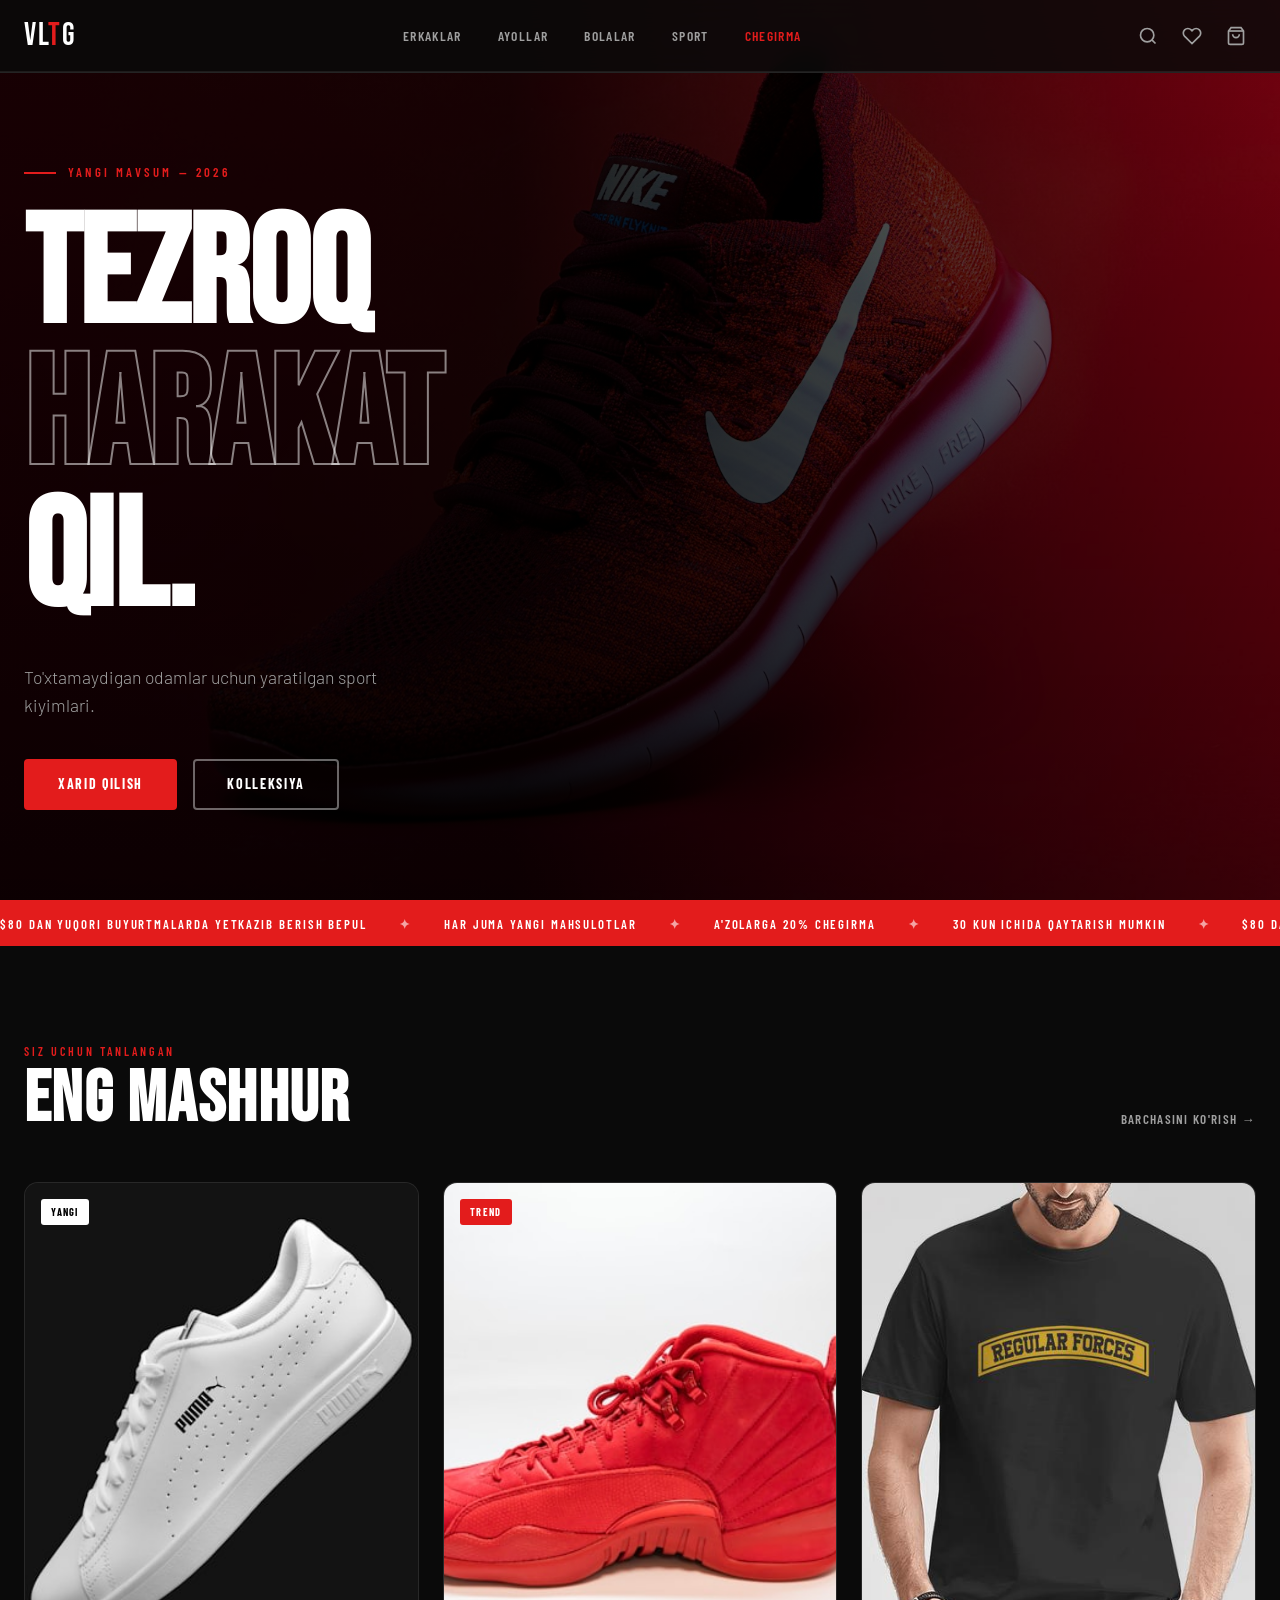
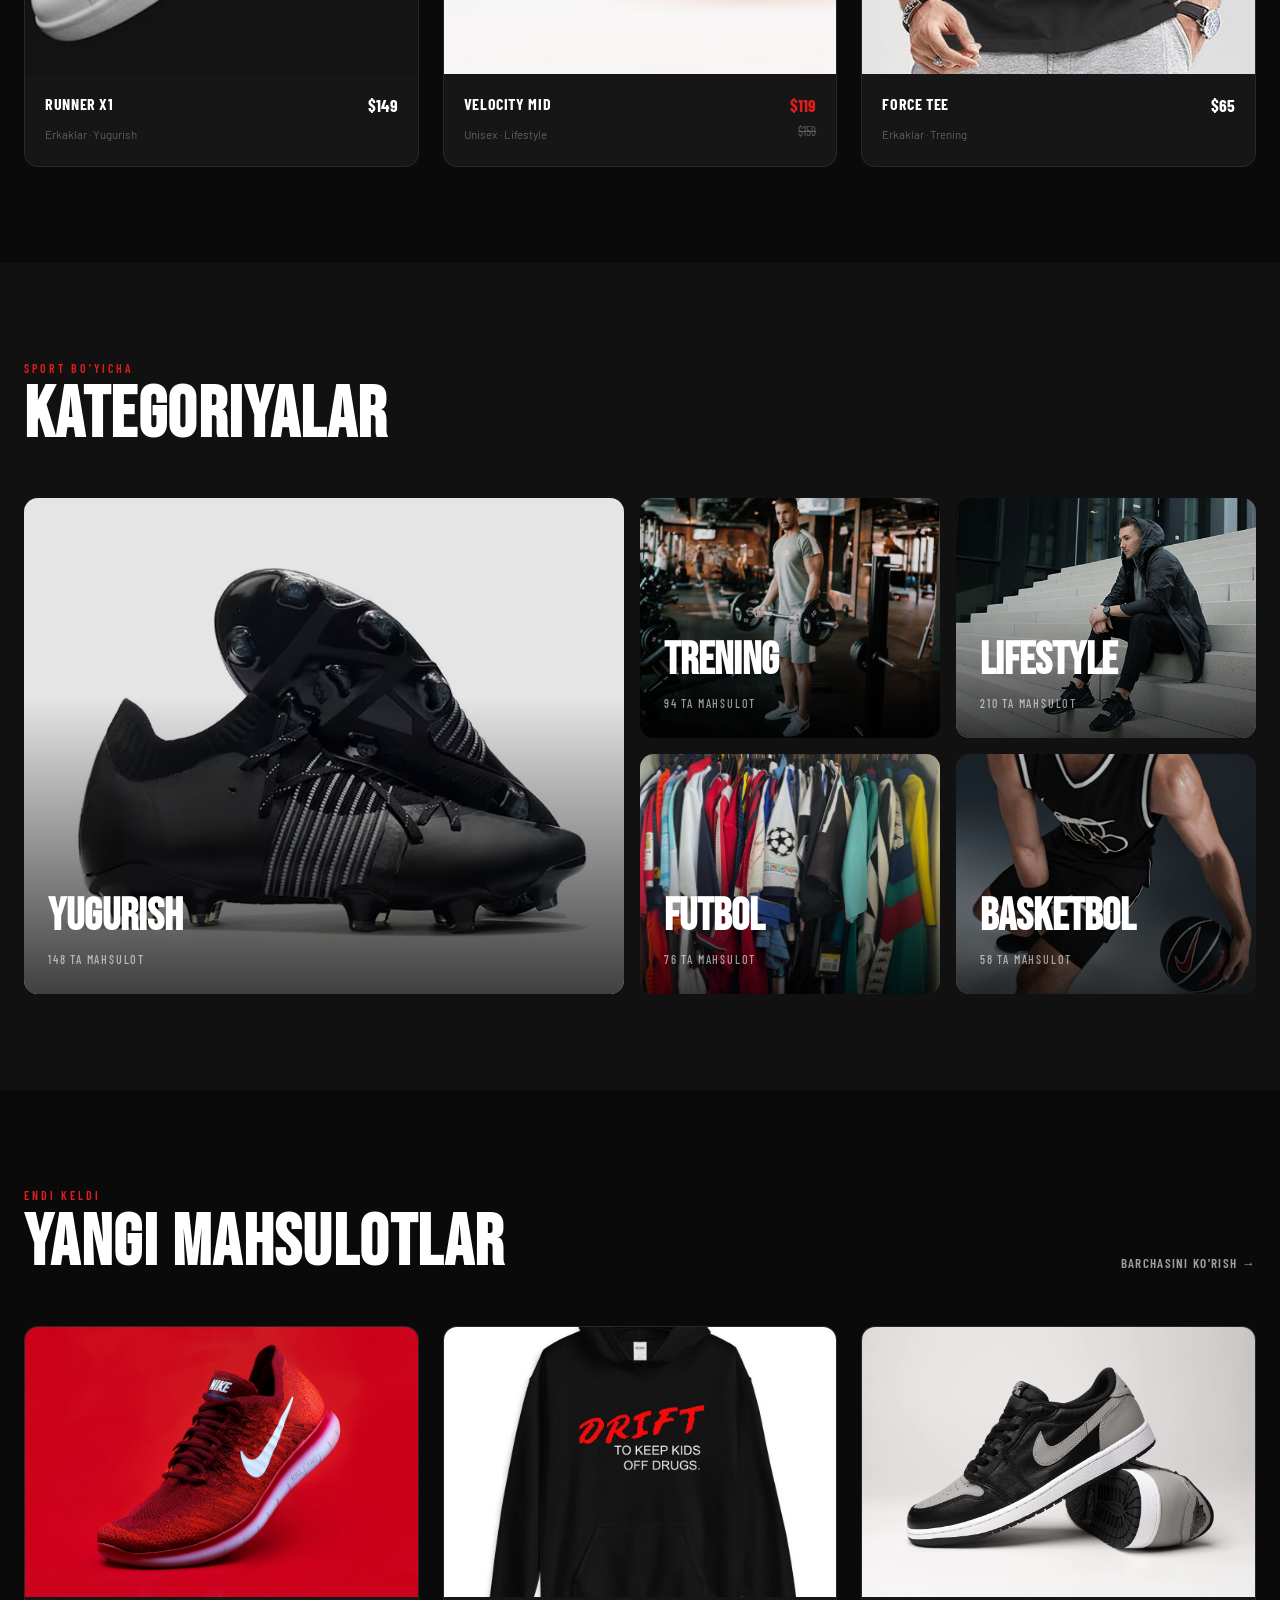
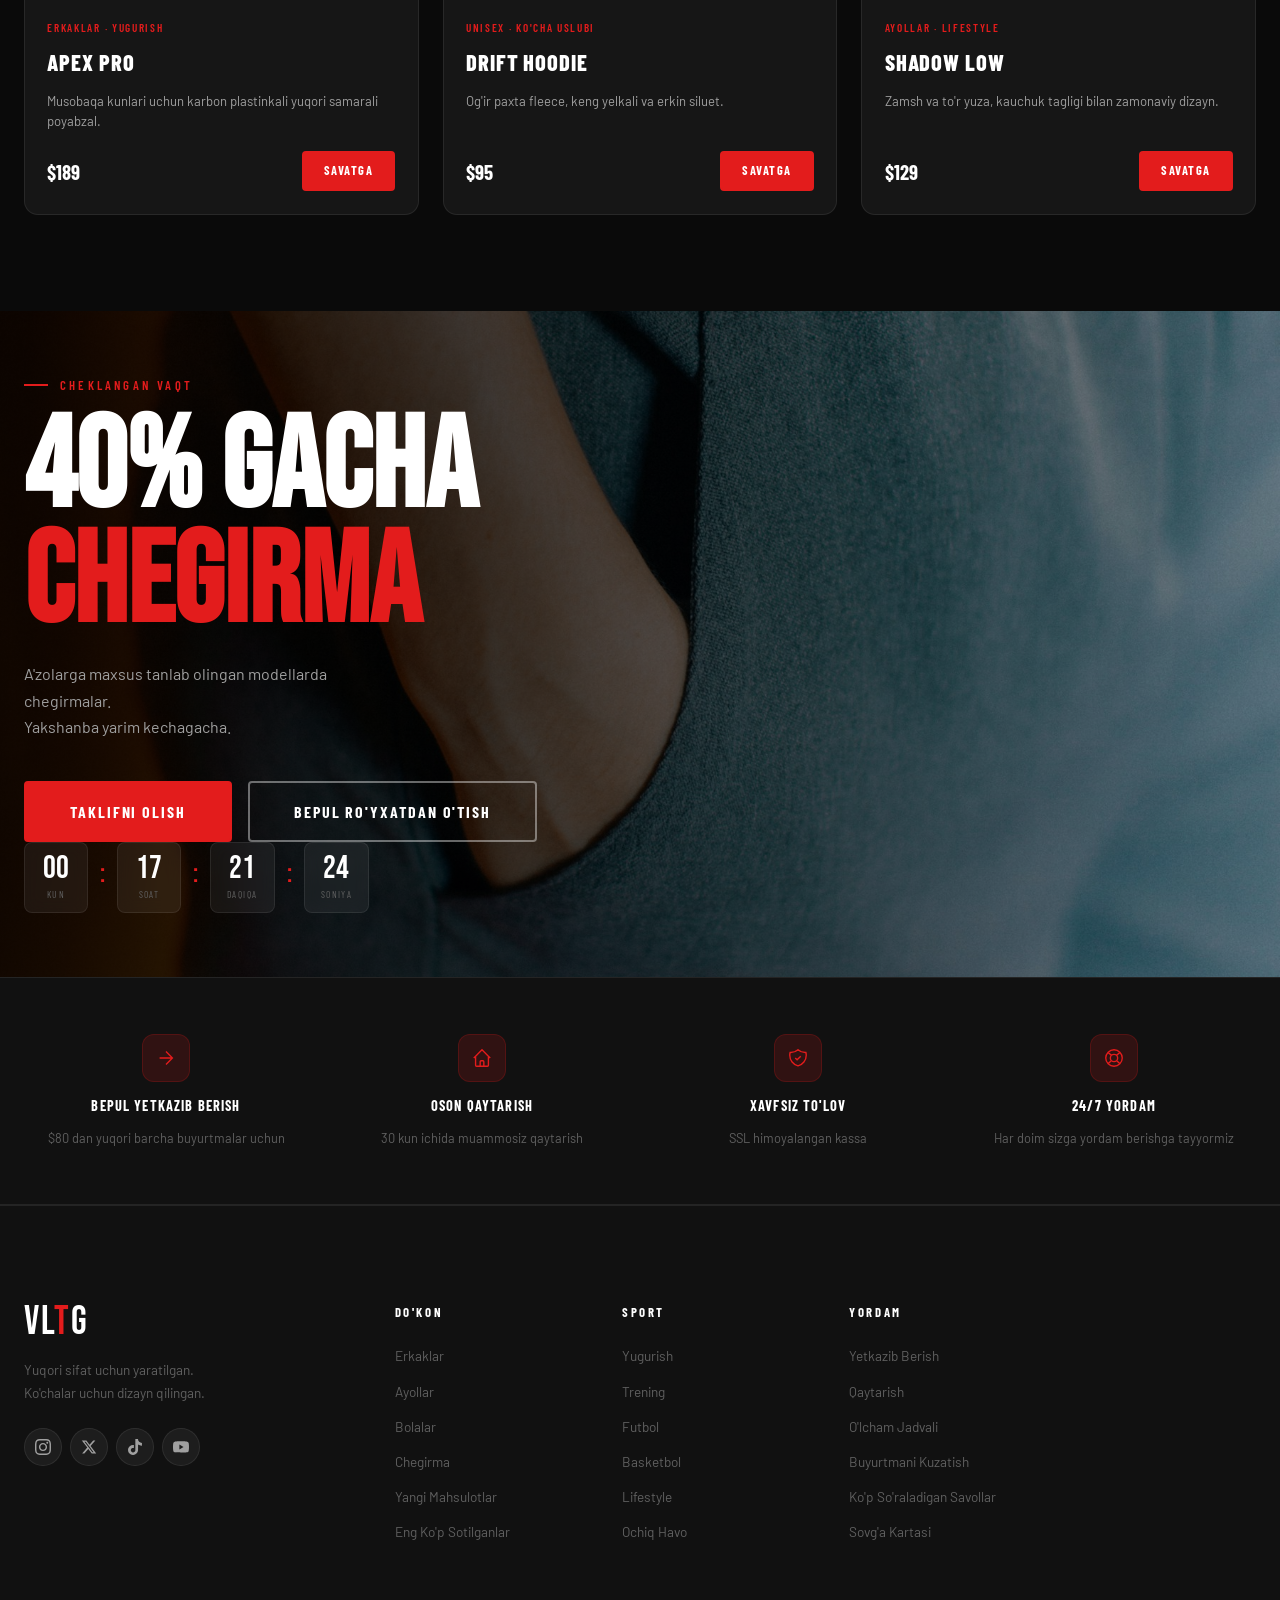
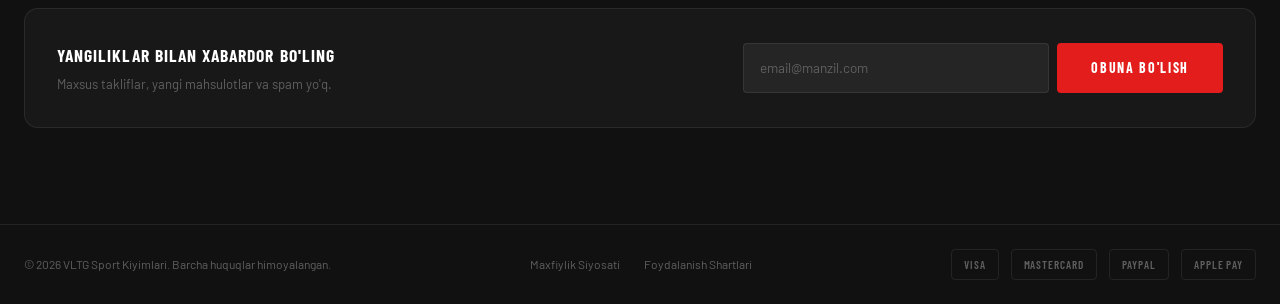
==== commit 7380c6d2: "Add files via upload" ====
--- a/index.html
+++ b/index.html
@@ -7,6 +7,7 @@
   <link rel="preconnect" href="https://fonts.gstatic.com" crossorigin />
   <link href="https://fonts.googleapis.com/css2?family=Bebas+Neue&family=Barlow:wght@300;400;500;600;700&family=Barlow+Condensed:wght@400;600;700;800&display=swap" rel="stylesheet" />
   <link rel="stylesheet" href="style.css" />
+  <link rel="stylesheet" href="components.css" />
 </head>
 <body>
 
@@ -31,12 +32,12 @@
       </nav>
 
       <div class="header-actions">
-        <a href="#" class="header-icon" aria-label="Qidirish">
+        <a href="#" class="header-icon" data-open-search aria-label="Qidirish">
           <svg viewBox="0 0 24 24" fill="none" stroke="currentColor" stroke-width="2"><circle cx="11" cy="11" r="8"/><path d="m21 21-4.35-4.35"/></svg>
         </a>
-        <a href="#" class="header-icon cart-icon" aria-label="Savat">
+        <a href="#" class="header-icon cart-icon" data-open-cart aria-label="Savat">
           <svg viewBox="0 0 24 24" fill="none" stroke="currentColor" stroke-width="2"><path d="M6 2 3 6v14a2 2 0 0 0 2 2h14a2 2 0 0 0 2-2V6l-3-4z"/><line x1="3" y1="6" x2="21" y2="6"/><path d="M16 10a4 4 0 0 1-8 0"/></svg>
-          <span class="cart-badge">3</span>
+          <span class="cart-badge is-empty" data-cart-count>0</span>
         </a>
         <label for="nav-toggle" class="hamburger" aria-label="Menyu">
           <span></span><span></span><span></span>
@@ -48,14 +49,14 @@
     <!-- Mobil menyu -->
     <div class="mobile-nav">
       <ul class="mobile-nav-list">
-        <li><a href="#">Erkaklar</a></li>
-        <li><a href="#">Ayollar</a></li>
-        <li><a href="#">Bolalar</a></li>
-        <li><a href="#">Sport</a></li>
-        <li><a href="#" class="sale-link">Chegirma</a></li>
+        <li><a href="erkaklar.html">Erkaklar</a></li>
+        <li><a href="ayollar.html">Ayollar</a></li>
+        <li><a href="bolalar.html">Bolalar</a></li>
+        <li><a href="sport.html">Sport</a></li>
+        <li><a href="chegirma.html" class="sale-link">Chegirma</a></li>
         <li class="mobile-nav-divider"></li>
-        <li><a href="#">Qidirish</a></li>
-        <li><a href="#">Savat (3)</a></li>
+        <li><a href="#" data-open-search>Qidirish</a></li>
+        <li><a href="#" data-open-cart>Savat (<span data-cart-count>0</span>)</a></li>
       </ul>
     </div>
   </header>
@@ -121,7 +122,7 @@
         <header class="section-header">
           <p class="section-eyebrow">Siz Uchun Tanlangan</p>
           <h2 class="section-title">Eng Mashhur</h2>
-          <a href="#" class="section-link">Barchasini Ko'rish →</a>
+          <a href="sport.html" class="section-link">Barchasini Ko'rish →</a>
         </header>
 
         <div class="products-grid">
@@ -199,8 +200,8 @@
 
         <div class="categories-grid">
 
-          <a href="#" class="cat-card cat-card--large">
-            <img src="img/nike’s-best-cushioned-shoes-for-running-and-walking.avif" alt="Yugurish" loading="lazy" />
+          <a href="sport.html#yugurish" class="cat-card cat-card--large">
+            <img src="img/FutureStarB.avif" alt="Yugurish" loading="lazy" />
             <div class="cat-card__overlay"></div>
             <div class="cat-card__content">
               <h3 class="cat-card__title">Yugurish</h3>
@@ -208,7 +209,7 @@
             </div>
           </a>
 
-          <a href="#" class="cat-card">
+          <a href="sport.html#trening" class="cat-card">
             <img src="img/Trainig.webp" alt="Trening" loading="lazy" />
             <div class="cat-card__overlay"></div>
             <div class="cat-card__content">
@@ -217,7 +218,7 @@
             </div>
           </a>
 
-          <a href="#" class="cat-card">
+          <a href="erkaklar.html#lifestyle" class="cat-card">
             <img src="img/LIfeStyle.jpg" alt="Lifestyle" loading="lazy" />
             <div class="cat-card__overlay"></div>
             <div class="cat-card__content">
@@ -226,7 +227,7 @@
             </div>
           </a>
 
-          <a href="#" class="cat-card">
+          <a href="sport.html#futbol" class="cat-card">
             <img src="img/Football.webp" alt="Futbol" loading="lazy" />
             <div class="cat-card__overlay"></div>
             <div class="cat-card__content">
@@ -235,7 +236,7 @@
             </div>
           </a>
 
-          <a href="#" class="cat-card">
+          <a href="sport.html#basketbol" class="cat-card">
             <img src="img/basketball.webp" alt="Basketbol" loading="lazy" />
             <div class="cat-card__overlay"></div>
             <div class="cat-card__content">
@@ -256,7 +257,7 @@
         <header class="section-header">
           <p class="section-eyebrow">Endi Keldi</p>
           <h2 class="section-title">Yangi Mahsulotlar</h2>
-          <a href="#" class="section-link">Barchasini Ko'rish →</a>
+          <a href="erkaklar.html" class="section-link">Barchasini Ko'rish →</a>
         </header>
 
         <div class="arrivals-grid">
@@ -334,8 +335,8 @@
           A'zolarga maxsus tanlab olingan modellarda chegirmalar.<br />Yakshanba yarim kechagacha.
         </p>
         <div class="promo-banner__cta">
-          <a href="#" class="btn btn--primary btn--lg">Taklifni Olish</a>
-          <a href="#" class="btn btn--ghost btn--lg">Bepul Ro'yxatdan O'tish</a>
+          <a href="chegirma.html" class="btn btn--primary btn--lg">Taklifni Olish</a>
+          <a href="#" class="btn btn--ghost btn--lg" data-register>Bepul Ro'yxatdan O'tish</a>
         </div>
         <div class="promo-countdown">
           <div class="countdown-unit">
@@ -410,7 +411,7 @@
         <div class="footer-grid">
 
           <div class="footer-col footer-col--brand">
-            <a href="#" class="logo footer-logo">VL<span>T</span>G</a>
+            <a href="index.html" class="logo footer-logo">VL<span>T</span>G</a>
             <p class="footer-tagline">Yuqori sifat uchun yaratilgan.<br />Ko'chalar uchun dizayn qilingan.</p>
             <div class="footer-social">
               <a href="#" class="social-link" aria-label="Instagram">
@@ -435,19 +436,19 @@
               <li><a href="ayollar.html">Ayollar</a></li>
               <li><a href="bolalar.html">Bolalar</a></li>
               <li><a href="chegirma.html">Chegirma</a></li>
-              <li><a href="#">Yangi Mahsulotlar</a></li>
-              <li><a href="#">Eng Ko'p Sotilganlar</a></li>
+              <li><a href="index.html#yangilar">Yangi Mahsulotlar</a></li>
+              <li><a href="index.html#mahsulotlar">Eng Ko'p Sotilganlar</a></li>
             </ul>
           </div>
 
           <div class="footer-col">
             <h5 class="footer-col__title">Sport</h5>
             <ul class="footer-links">
-              <li><a href="#">Yugurish</a></li>
-              <li><a href="#">Trening</a></li>
-              <li><a href="#">Futbol</a></li>
-              <li><a href="#">Basketbol</a></li>
-              <li><a href="#">Lifestyle</a></li>
+              <li><a href="sport.html#yugurish">Yugurish</a></li>
+              <li><a href="sport.html#trening">Trening</a></li>
+              <li><a href="sport.html#futbol">Futbol</a></li>
+              <li><a href="sport.html#basketbol">Basketbol</a></li>
+              <li><a href="erkaklar.html#lifestyle">Lifestyle</a></li>
               <li><a href="#">Ochiq Havo</a></li>
             </ul>
           </div>
@@ -494,5 +495,8 @@
     </div>
   </footer>
 
+  <script src="products.js"></script>
+  <script src="main.js"></script>
+  <script src="home.js"></script>
 </body>
 </html>
--- a/style.css
+++ b/style.css
@@ -602,6 +602,342 @@
   color: #fff;
 }
 
+/* ── 9.5. LISTING / CATEGORY PAGE STYLES ───── */
+.nav-link.active,
+.nav-link:hover {
+  color: #fff;
+}
+
+.nav-link.active::after,
+.nav-link:hover::after {
+  transform: scaleX(1);
+}
+
+.page-hero {
+  position: relative;
+  min-height: 440px;
+  display: flex;
+  align-items: center;
+  overflow: hidden;
+  margin-top: var(--header-h);
+  border-bottom: 1px solid var(--clr-border);
+}
+
+.page-hero__img,
+.page-hero__img img {
+  position: absolute;
+  inset: 0;
+  width: 100%;
+  height: 100%;
+}
+
+.page-hero__img img {
+  object-fit: cover;
+  filter: saturate(1.1) contrast(1.1);
+}
+
+.page-hero__overlay {
+  position: absolute;
+  inset: 0;
+  background: linear-gradient(90deg, rgba(10,10,10,0.88) 0%, rgba(10,10,10,0.62) 38%, rgba(10,10,10,0.36) 100%);
+}
+
+.page-hero__content {
+  position: relative;
+  z-index: 1;
+  width: min(1320px, 100%);
+  margin: 0 auto;
+  padding: 4rem 1.5rem;
+}
+
+.page-hero__eyebrow {
+  display: inline-block;
+  margin-bottom: 1rem;
+  font-family: var(--font-cond);
+  font-size: 0.75rem;
+  font-weight: 700;
+  letter-spacing: 0.24em;
+  text-transform: uppercase;
+  color: var(--clr-accent);
+}
+
+.page-hero__title {
+  margin-bottom: 1rem;
+  font-family: var(--font-display);
+  font-size: clamp(3.5rem, 8vw, 7rem);
+  line-height: 0.9;
+  letter-spacing: 0.06em;
+  color: #fff;
+}
+
+.page-hero__desc {
+  max-width: 640px;
+  font-size: 1rem;
+  color: var(--clr-text-secondary);
+  line-height: 1.7;
+}
+
+.subcats {
+  display: flex;
+  flex-wrap: wrap;
+  gap: 0.75rem;
+  padding-top: 2rem;
+  padding-bottom: 0.5rem;
+}
+
+.subcat-link {
+  display: inline-flex;
+  align-items: center;
+  justify-content: center;
+  min-height: 42px;
+  padding: 0.7rem 1rem;
+  border: 1px solid var(--clr-border);
+  border-radius: 999px;
+  background: rgba(255,255,255,0.02);
+  color: var(--clr-text-secondary);
+  font-family: var(--font-cond);
+  font-size: 0.72rem;
+  font-weight: 600;
+  letter-spacing: 0.12em;
+  text-transform: uppercase;
+  transition: all var(--dur-fast) var(--ease-out);
+}
+
+.subcat-link:hover,
+.subcat-link.active {
+  background: var(--clr-accent);
+  border-color: var(--clr-accent);
+  color: #fff;
+  box-shadow: 0 10px 24px rgba(227,28,28,0.25);
+}
+
+.filter-bar {
+  position: relative;
+  border-top: 1px solid var(--clr-border);
+  border-bottom: 1px solid var(--clr-border);
+  background: rgba(17,17,17,0.8);
+  backdrop-filter: blur(8px);
+  -webkit-backdrop-filter: blur(8px);
+}
+
+.filter-bar__inner {
+  display: flex;
+  align-items: center;
+  justify-content: space-between;
+  gap: 1rem;
+  flex-wrap: wrap;
+  padding-block: 1rem;
+}
+
+.filter-chips {
+  display: flex;
+  align-items: center;
+  gap: 0.5rem;
+  flex-wrap: wrap;
+}
+
+.chip {
+  display: inline-flex;
+  align-items: center;
+  justify-content: center;
+  min-height: 38px;
+  padding: 0.5rem 0.9rem;
+  border-radius: 999px;
+  border: 1px solid var(--clr-border);
+  background: transparent;
+  color: var(--clr-text-secondary);
+  font-family: var(--font-cond);
+  font-size: 0.7rem;
+  font-weight: 600;
+  letter-spacing: 0.12em;
+  text-transform: uppercase;
+  transition: all var(--dur-fast) var(--ease-out);
+}
+
+.chip:hover,
+.chip.active {
+  background: var(--clr-accent);
+  border-color: var(--clr-accent);
+  color: #fff;
+}
+
+.filter-sort {
+  display: flex;
+  align-items: center;
+  gap: 0.75rem;
+  color: var(--clr-text-secondary);
+}
+
+.filter-sort span {
+  font-family: var(--font-cond);
+  font-size: 0.72rem;
+  font-weight: 600;
+  letter-spacing: 0.12em;
+  text-transform: uppercase;
+}
+
+.filter-sort select {
+  min-width: 180px;
+  padding: 0.7rem 0.9rem;
+  border: 1px solid var(--clr-border);
+  border-radius: 8px;
+  background: rgba(255,255,255,0.03);
+  color: #fff;
+  font-family: var(--font-body);
+  font-size: 0.82rem;
+  outline: none;
+}
+
+.section-head {
+  display: flex;
+  align-items: center;
+  justify-content: space-between;
+  gap: 1rem;
+  margin: 2.5rem 0 1.5rem;
+}
+
+.section-head h2 {
+  font-family: var(--font-display);
+  font-size: clamp(2.2rem, 5vw, 3.5rem);
+  line-height: 0.95;
+  letter-spacing: 0.04em;
+  color: #fff;
+}
+
+.section-head span {
+  color: var(--clr-text-secondary);
+  font-family: var(--font-cond);
+  font-size: 0.8rem;
+  letter-spacing: 0.12em;
+  text-transform: uppercase;
+}
+
+.products-grid-page {
+  display: grid;
+  grid-template-columns: repeat(4, minmax(0, 1fr));
+  gap: 1.4rem;
+  padding-bottom: 3rem;
+}
+
+.products-grid-page .product-card {
+  background: var(--clr-surface);
+}
+
+.product-card__media {
+  position: relative;
+  overflow: hidden;
+}
+
+.product-card__actions {
+  position: absolute;
+  left: 1rem;
+  right: 1rem;
+  bottom: 1rem;
+  display: flex;
+  align-items: center;
+  gap: 0.75rem;
+  opacity: 0;
+  transform: translateY(10px);
+  transition: all var(--dur-med) var(--ease-out);
+}
+
+.product-card:hover .product-card__actions,
+.product-card:focus-within .product-card__actions {
+  opacity: 1;
+  transform: translateY(0);
+}
+
+.product-card__fav {
+  width: 42px;
+  height: 42px;
+  display: inline-flex;
+  align-items: center;
+  justify-content: center;
+  border-radius: 999px;
+  background: rgba(255,255,255,0.96);
+  border: 0;
+  transition: transform var(--dur-fast) var(--ease-out), background var(--dur-fast) var(--ease-out);
+}
+
+.product-card__fav:hover {
+  transform: scale(1.08);
+}
+
+.product-card__fav svg {
+  width: 18px;
+  height: 18px;
+  stroke: #000;
+  fill: none;
+}
+
+.product-card__fav.active {
+  background: var(--clr-accent);
+}
+
+.product-card__fav.active svg {
+  stroke: #fff;
+  fill: #fff;
+}
+
+.product-card__bottom {
+  display: flex;
+  align-items: center;
+  justify-content: space-between;
+  gap: 0.75rem;
+}
+
+.color-dot {
+  display: inline-block;
+  width: 12px;
+  height: 12px;
+  border-radius: 50%;
+  border: 1px solid rgba(255,255,255,0.25);
+  box-shadow: inset 0 0 0 1px rgba(0,0,0,0.15);
+}
+
+.product-card__colors {
+  display: flex;
+  align-items: center;
+  gap: 0.35rem;
+}
+
+@media (max-width: 1200px) {
+  .products-grid-page {
+    grid-template-columns: repeat(3, minmax(0, 1fr));
+  }
+}
+
+@media (max-width: 900px) {
+  .products-grid-page {
+    grid-template-columns: repeat(2, minmax(0, 1fr));
+  }
+}
+
+@media (max-width: 600px) {
+  .page-hero {
+    min-height: 340px;
+  }
+
+  .page-hero__content {
+    padding-top: 3rem;
+    padding-bottom: 3rem;
+  }
+
+  .section-head {
+    flex-direction: column;
+    align-items: flex-start;
+  }
+
+  .products-grid-page {
+    grid-template-columns: 1fr;
+  }
+
+  .filter-bar__inner {
+    align-items: flex-start;
+    flex-direction: column;
+  }
+}
+
 /* ── 10. PRODUCTS GRID ──────────────────────── */
 .products-section {
   background: var(--clr-bg);
@@ -665,6 +1001,7 @@
 .badge--new     { background: #fff; color: #000; }
 .badge--hot     { background: var(--clr-accent); color: #fff; }
 .badge--sale    { background: #18a34a; color: #fff; }
+.badge--lim     { background: rgba(255,255,255,0.12); color: #fff; border: 1px solid rgba(255,255,255,0.25); }
 
 .product-card__overlay {
   position: absolute;
@@ -980,7 +1317,6 @@
   display: flex;
   gap: 1rem;
   flex-wrap: wrap;
-  margin-bottom: 2.5rem;
 }
 
 /* Countdown */
@@ -1341,6 +1677,10 @@
 
   .main-nav { display: none; }
   .hamburger { display: flex; }
+
+  .sport-categories {
+    grid-template-columns: repeat(2, minmax(0, 1fr));
+  }
 }
 
 /* ── 768px ── */
@@ -1447,4 +1787,469 @@
     flex-direction: column;
   }
   .btn { width: 100%; justify-content: center; }
+}
+
+/* ── 9.6. PAGE HERO & SPORT & SALE PAGE STYLES ───────── */
+.page-hero {
+  height: 340px;
+  position: relative;
+  overflow: hidden;
+  margin-top: var(--header-h);
+  display: flex;
+  align-items: center;
+}
+
+.page-hero__img {
+  position: absolute;
+  inset: 0;
+  width: 100%;
+  height: 100%;
+}
+
+.page-hero__img img {
+  width: 100%;
+  height: 100%;
+  object-fit: cover;
+  object-position: center;
+}
+
+.page-hero__overlay {
+  position: absolute;
+  inset: 0;
+  background: linear-gradient(90deg, rgba(0,0,0,0.88) 0%, rgba(0,0,0,0.62) 45%, rgba(0,0,0,0.28) 100%);
+  z-index: 1;
+}
+
+.page-hero__content {
+  position: relative;
+  z-index: 2;
+  width: 100%;
+}
+
+.page-hero__content .container {
+  max-width: 1140px;
+}
+
+.page-hero__eyebrow {
+  font-family: var(--font-cond);
+  font-size: 0.75rem;
+  font-weight: 700;
+  letter-spacing: 0.2em;
+  text-transform: uppercase;
+  color: var(--clr-text-secondary);
+  margin-bottom: 0.5rem;
+}
+
+.page-hero__title {
+  font-family: var(--font-display);
+  font-size: clamp(3.5rem, 8vw, 5.5rem);
+  line-height: 0.95;
+  color: #fff;
+  margin-bottom: 0.8rem;
+}
+
+.page-hero__desc {
+  max-width: 520px;
+  font-size: 0.95rem;
+  line-height: 1.6;
+  color: var(--clr-text-secondary);
+}
+
+.sale-hero {
+  position: relative;
+  height: 380px;
+  display: flex;
+  align-items: center;
+  overflow: hidden;
+  margin-top: var(--header-h);
+  background: #0d0d0d;
+}
+
+.sale-hero__bg,
+.sale-hero__bg img {
+  position: absolute;
+  inset: 0;
+  width: 100%;
+  height: 100%;
+}
+
+.sale-hero__bg img {
+  object-fit: cover;
+  filter: saturate(1.05) contrast(1.1);
+}
+
+.sale-hero__overlay {
+  position: absolute;
+  inset: 0;
+  background: linear-gradient(90deg, rgba(0,0,0,0.88) 0%, rgba(0,0,0,0.62) 40%, rgba(0,0,0,0.22) 100%);
+}
+
+.sale-hero__bg-text {
+  position: absolute;
+  left: 56%;
+  top: 50%;
+  transform: translate(-50%, -50%) rotate(-16deg);
+  font-family: var(--font-display);
+  font-size: clamp(8rem, 18vw, 22rem);
+  line-height: 0.8;
+  letter-spacing: 0.04em;
+  color: rgba(255,255,255,0.08);
+  user-select: none;
+}
+
+.sale-hero__content {
+  position: relative;
+  z-index: 1;
+  width: 100%;
+}
+
+.sale-hero__content .container {
+  position: relative;
+  z-index: 1;
+}
+
+.sale-hero__eyebrow {
+  margin-bottom: 1rem;
+  font-family: var(--font-cond);
+  font-size: 0.8rem;
+  font-weight: 700;
+  letter-spacing: 0.22em;
+  text-transform: uppercase;
+  color: #fff;
+}
+
+.sale-hero__title {
+  margin-bottom: 1rem;
+  font-family: var(--font-display);
+  font-size: clamp(4rem, 10vw, 8rem);
+  line-height: 0.9;
+  color: #fff;
+}
+
+.sale-hero__title em {
+  color: var(--clr-accent);
+  font-style: normal;
+}
+
+.sale-hero__sub {
+  max-width: 520px;
+  color: var(--clr-text-secondary);
+  font-size: 1rem;
+  line-height: 1.7;
+  margin-bottom: 2rem;
+}
+
+.hero-countdown {
+  display: inline-flex;
+  flex-direction: column;
+  gap: 0.8rem;
+  margin-bottom: 2rem;
+}
+
+.hero-countdown__label {
+  font-family: var(--font-cond);
+  font-size: 0.72rem;
+  font-weight: 700;
+  letter-spacing: 0.18em;
+  text-transform: uppercase;
+  color: var(--clr-text-secondary);
+}
+
+.hero-countdown__units {
+  display: flex;
+  align-items: center;
+  gap: 0.75rem;
+  flex-wrap: wrap;
+}
+
+.hcd-unit {
+  display: flex;
+  flex-direction: column;
+  align-items: center;
+  justify-content: center;
+  width: 72px;
+  min-height: 86px;
+  padding: 0.7rem 0.6rem;
+  border: 1px solid rgba(255,255,255,0.16);
+  background: rgba(255,255,255,0.04);
+  backdrop-filter: blur(8px);
+}
+
+.hcd-num {
+  font-family: var(--font-display);
+  font-size: 2rem;
+  line-height: 1;
+  color: #fff;
+}
+
+.hcd-lbl {
+  margin-top: 0.2rem;
+  font-family: var(--font-cond);
+  font-size: 0.62rem;
+  font-weight: 600;
+  letter-spacing: 0.15em;
+  text-transform: uppercase;
+  color: var(--clr-text-muted);
+}
+
+.hcd-sep {
+  color: var(--clr-accent);
+  font-family: var(--font-display);
+  font-size: 1.7rem;
+  line-height: 1;
+}
+
+.sale-hero__cta {
+  display: flex;
+  flex-wrap: wrap;
+  gap: 1rem;
+}
+
+.btn--sale-primary {
+  background: var(--clr-accent);
+  color: #fff;
+  border: 2px solid var(--clr-accent);
+  box-shadow: 0 10px 28px rgba(227,28,28,0.3);
+}
+
+.btn--sale-primary:hover {
+  background: var(--clr-accent-hover);
+  border-color: var(--clr-accent-hover);
+}
+
+.discount-tiers {
+  padding-block: 2.5rem;
+  background: var(--clr-bg-2);
+}
+
+.tiers-grid {
+  display: grid;
+  grid-template-columns: repeat(4, minmax(0, 1fr));
+  gap: 1rem;
+}
+
+.tier-card {
+  position: relative;
+  display: flex;
+  flex-direction: column;
+  align-items: flex-start;
+  min-height: 170px;
+  padding: 1.4rem 1.25rem;
+  border: 1px solid var(--clr-border);
+  border-radius: var(--radius-md);
+  background: rgba(255,255,255,0.02);
+  overflow: hidden;
+  transition: transform var(--dur-med) var(--ease-out), border-color var(--dur-med), box-shadow var(--dur-med);
+}
+
+.tier-card:hover {
+  transform: translateY(-4px);
+  border-color: var(--clr-border-mid);
+  box-shadow: 0 18px 42px rgba(0,0,0,0.35);
+}
+
+.tier-card::before {
+  content: '';
+  position: absolute;
+  inset: auto -12% -38% auto;
+  width: 120px;
+  height: 120px;
+  border-radius: 50%;
+  background: rgba(255,255,255,0.06);
+}
+
+.tier-card--10 { background: linear-gradient(135deg, rgba(255,255,255,0.04), rgba(255,255,255,0.01)); }
+.tier-card--20 { background: linear-gradient(135deg, rgba(227,28,28,0.12), rgba(255,255,255,0.02)); }
+.tier-card--30 { background: linear-gradient(135deg, rgba(255,255,255,0.05), rgba(227,28,28,0.09)); }
+.tier-card--40 { background: linear-gradient(135deg, rgba(227,28,28,0.2), rgba(255,255,255,0.02)); }
+
+.tier-card__pct {
+  position: relative;
+  z-index: 1;
+  font-family: var(--font-display);
+  font-size: 3rem;
+  line-height: 1;
+  color: #fff;
+}
+
+.tier-card__label,
+.tier-card__cat,
+.tier-card__arrow {
+  position: relative;
+  z-index: 1;
+}
+
+.tier-card__label {
+  margin-top: 0.4rem;
+  font-family: var(--font-cond);
+  font-size: 0.72rem;
+  font-weight: 700;
+  letter-spacing: 0.18em;
+  text-transform: uppercase;
+  color: var(--clr-text-secondary);
+}
+
+.tier-card__cat {
+  margin-top: auto;
+  font-size: 0.82rem;
+  color: var(--clr-text-secondary);
+}
+
+.tier-card__arrow {
+  margin-top: 0.8rem;
+  font-size: 1.4rem;
+  color: #fff;
+}
+
+.promo-cards-section {
+  padding-block: 2rem;
+  background: var(--clr-bg);
+}
+
+.promo-grid-sale {
+  display: grid;
+  grid-template-columns: 1.3fr 1fr;
+  gap: 0.875rem;
+}
+
+.promo-s-card {
+  position: relative;
+  display: block;
+  overflow: hidden;
+  height: 220px;
+  border-radius: var(--radius-md);
+  border: 1px solid var(--clr-border);
+  background: var(--clr-bg-3);
+}
+
+.promo-s-card--tall {
+  height: 300px;
+}
+
+.promo-s-wide {
+  position: relative;
+  display: block;
+  margin-top: 0.875rem;
+  height: 160px;
+  overflow: hidden;
+  border-radius: var(--radius-md);
+  border: 1px solid var(--clr-border);
+}
+
+.promo-s-card img,
+.promo-s-wide img,
+.sale-hero__bg img,
+.page-hero__img img {
+  width: 100%;
+  height: 100%;
+  object-fit: cover;
+  object-position: center;
+}
+
+.sport-cat {
+  position: relative;
+  display: block;
+  height: 180px;
+  overflow: hidden;
+  border-radius: var(--radius-md);
+  border: 1px solid var(--clr-border);
+}
+
+.sport-cat img {
+  width: 100%;
+  height: 100%;
+  object-fit: cover;
+  object-position: center;
+}
+
+.sport-categories {
+  display: grid;
+  grid-template-columns: repeat(4, minmax(0, 1fr));
+  gap: 0.75rem;
+  padding-bottom: 1.5rem;
+}
+
+.sport-cat__content {
+  position: absolute;
+  inset: auto 0 0 0;
+  z-index: 2;
+  padding: 0.875rem 0.75rem;
+}
+
+.sport-cat__title {
+  font-family: var(--font-display);
+  font-size: clamp(1.1rem, 2.8vw, 1.8rem);
+  line-height: 1.1;
+  color: #fff;
+  margin-bottom: 0.125rem;
+}
+
+.sport-cat__count {
+  font-family: var(--font-cond);
+  font-size: 0.62rem;
+  letter-spacing: 0.1em;
+  text-transform: uppercase;
+  color: rgba(255,255,255,0.75);
+}
+
+.sport-cat__overlay {
+  position: absolute;
+  inset: 0;
+  z-index: 1;
+  background: linear-gradient(to top, rgba(0,0,0,0.68), rgba(0,0,0,0.12) 60%, transparent);
+}
+
+@media (max-width: 900px) {
+  .sport-categories {
+    grid-template-columns: repeat(3, minmax(0, 1fr));
+    gap: 0.75rem;
+  }
+
+  .promo-grid-sale {
+    grid-template-columns: 1fr;
+  }
+}
+
+@media (max-width: 600px) {
+  .sport-categories {
+    grid-template-columns: 1fr;
+    gap: 0.5rem;
+  }
+
+  .sport-cat {
+    height: 140px;
+  }
+
+  .sport-cat__title {
+    font-size: 1.1rem;
+  }
+
+  .sport-cat__count {
+    font-size: 0.6rem;
+  }
+
+  .promo-s-card {
+    height: 150px;
+  }
+
+  .promo-s-card--tall {
+    height: 200px;
+  }
+
+  .promo-s-wide {
+    height: 120px;
+  }
+
+  .page-hero {
+    height: 240px;
+    padding: 2rem 0;
+  }
+
+  .page-hero__title {
+    font-size: clamp(2.5rem, 10vw, 4rem);
+  }
+
+  .sale-hero {
+    height: 280px;
+  }
 }
--- a/components.css
+++ b/components.css
@@ -0,0 +1,373 @@
+/* ==========================================================
+   VLTG — components.css
+   JavaScript yaratadigan komponentlar uchun uslublar:
+   savat · qidiruv · modal · tezkor ko'rish · bildirishnoma ·
+   filtr holatlari · paydo bo'lish animatsiyasi
+
+   Bu fayl style.css va pages.css'ga BOG'LIQ EMAS (o'z o'zgaruvchilari bor),
+   shuning uchun ikkala sahifa turida ham bir xil ishlaydi.
+   ========================================================== */
+
+:root {
+  --vl-surface:   #141414;
+  --vl-surface-2: #1c1c1c;
+  --vl-line:      rgba(255, 255, 255, .09);
+  --vl-line-2:    rgba(255, 255, 255, .18);
+  --vl-text:      #ffffff;
+  --vl-muted:     #a3a3a3;
+  --vl-dim:       #6b6b6b;
+  --vl-accent:    var(--clr-accent, #e31c1c);
+  --vl-accent-h:  #ff2d2d;
+  --vl-ok:        #22c55e;
+  --vl-bad:       #f87171;
+  --vl-ease:      cubic-bezier(.22, 1, .36, 1);
+  --vl-cond:      var(--font-cond, 'Barlow Condensed', sans-serif);
+  --vl-display:   var(--font-display, 'Bebas Neue', sans-serif);
+  --vl-body:      var(--font-body, 'Barlow', sans-serif);
+}
+
+html { scroll-padding-top: calc(var(--header-h, 70px) + 76px); }
+body.vl-lock { overflow: hidden; }
+
+/* ---------- Header qo'shimchalari ---------- */
+.cart-badge.is-empty { display: none; }
+.cart-badge.bump { animation: vlBump .4s var(--vl-ease); }
+@keyframes vlBump { 0% { transform: scale(1); } 40% { transform: scale(1.6); } 100% { transform: scale(1); } }
+.wish-icon { position: relative; }
+.site-header.scrolled { box-shadow: 0 10px 30px rgba(0, 0, 0, .45); }
+
+/* ---------- Umumiy yopish tugmasi ---------- */
+.vl-x {
+  width: 36px; height: 36px; flex-shrink: 0; border-radius: 50%;
+  display: inline-flex; align-items: center; justify-content: center;
+  background: none; border: 0; color: var(--vl-muted); cursor: pointer;
+  transition: background .15s, color .15s;
+}
+.vl-x svg { width: 18px; height: 18px; }
+.vl-x:hover { background: rgba(255, 255, 255, .08); color: #fff; }
+
+/* ---------- Bildirishnomalar ---------- */
+.vl-toasts { position: fixed; right: 1.5rem; bottom: 1.5rem; z-index: 1100; display: flex; flex-direction: column; gap: .6rem; pointer-events: none; }
+.vl-toast {
+  display: flex; align-items: center; gap: .8rem; min-width: 270px; max-width: 340px;
+  padding: .8rem 1rem; background: var(--vl-surface-2); border: 1px solid var(--vl-line-2);
+  border-radius: 12px; box-shadow: 0 14px 40px rgba(0, 0, 0, .55);
+  opacity: 0; transform: translateX(30px); transition: opacity .3s, transform .35s var(--vl-ease);
+}
+.vl-toast.show { opacity: 1; transform: none; }
+.vl-toast__icon { width: 34px; height: 34px; flex-shrink: 0; border-radius: 9px; display: flex; align-items: center; justify-content: center; background: rgba(34, 197, 94, .14); color: var(--vl-ok); }
+.vl-toast__icon svg { width: 17px; height: 17px; }
+.vl-toast--info .vl-toast__icon { background: rgba(255, 255, 255, .08); color: #fff; }
+.vl-toast--err  .vl-toast__icon { background: rgba(248, 113, 113, .14); color: var(--vl-bad); }
+.vl-toast strong { display: block; font: 700 .85rem/1.2 var(--vl-cond); letter-spacing: .06em; text-transform: uppercase; color: #fff; }
+.vl-toast span:not(.vl-toast__icon) { display: block; margin-top: .15rem; font: 400 .76rem/1.35 var(--vl-body); color: var(--vl-muted); }
+
+/* ---------- Savat (o'ngdan chiqadigan panel) ---------- */
+.vl-backdrop { position: fixed; inset: 0; z-index: 900; background: rgba(0, 0, 0, .62); opacity: 0; pointer-events: none; transition: opacity .3s; }
+.vl-backdrop.open { opacity: 1; pointer-events: auto; }
+.vl-cart {
+  position: fixed; top: 0; right: 0; bottom: 0; z-index: 910; width: 430px; max-width: 100vw;
+  display: flex; flex-direction: column; background: #111; border-left: 1px solid var(--vl-line);
+  transform: translateX(100%); transition: transform .38s var(--vl-ease); color: var(--vl-text); font-family: var(--vl-body);
+}
+.vl-cart.open { transform: none; }
+.vl-cart__head { display: flex; align-items: center; justify-content: space-between; padding: 1.1rem 1.25rem; border-bottom: 1px solid var(--vl-line); }
+.vl-cart__head h3 { margin: 0; font: 400 1.9rem/1 var(--vl-display); letter-spacing: .04em; }
+.vl-cart__head small { font: 600 1rem var(--vl-cond); color: var(--vl-muted); letter-spacing: .06em; }
+
+.vl-cart__ship { padding: .85rem 1.25rem; border-bottom: 1px solid var(--vl-line); background: rgba(255, 255, 255, .02); }
+.vl-cart__ship p { margin: 0 0 .5rem; font-size: .8rem; color: var(--vl-muted); }
+.vl-cart__ship b { color: #fff; }
+.vl-cart__ship.is-done b { color: var(--vl-ok); }
+.vl-bar { height: 5px; border-radius: 99px; background: rgba(255, 255, 255, .09); overflow: hidden; }
+.vl-bar i { display: block; height: 100%; border-radius: inherit; background: var(--vl-accent); transition: width .5s var(--vl-ease); }
+.vl-cart__ship.is-done .vl-bar i { background: var(--vl-ok); }
+
+.vl-cart__list { list-style: none; margin: 0; padding: .4rem 1.25rem; flex: 1; overflow-y: auto; }
+.vl-cart__list::-webkit-scrollbar { width: 5px; }
+.vl-cart__list::-webkit-scrollbar-thumb { background: var(--vl-line-2); border-radius: 3px; }
+.vl-ci { display: flex; gap: .9rem; align-items: flex-start; padding: 1rem 0; border-bottom: 1px solid var(--vl-line); }
+.vl-ci:last-child { border-bottom: 0; }
+.vl-ci > img { width: 78px; height: 92px; border-radius: 9px; object-fit: cover; background: var(--vl-surface-2); flex-shrink: 0; }
+.vl-ci__body { flex: 1; min-width: 0; }
+.vl-ci__body strong { display: block; font: 700 .95rem/1.2 var(--vl-cond); letter-spacing: .04em; text-transform: uppercase; }
+.vl-ci__body > span { display: block; margin: .15rem 0 .65rem; font-size: .74rem; color: var(--vl-dim); }
+.vl-ci__row { display: flex; align-items: center; justify-content: space-between; gap: .5rem; }
+.vl-ci__row b { font: 700 1.05rem var(--vl-cond); }
+
+.qty { display: inline-flex; align-items: center; border: 1px solid var(--vl-line-2); border-radius: 8px; overflow: hidden; }
+.qty button { width: 30px; height: 30px; background: rgba(255, 255, 255, .05); border: 0; color: #fff; font-size: 1rem; cursor: pointer; transition: background .15s; }
+.qty button:hover { background: var(--vl-accent); }
+.qty span { min-width: 32px; text-align: center; font: 700 .9rem var(--vl-cond); }
+
+.vl-cart__foot { padding: 1rem 1.25rem 1.25rem; border-top: 1px solid var(--vl-line); background: #0e0e0e; }
+.vl-promo { display: flex; gap: .5rem; margin-bottom: .5rem; }
+.vl-promo input {
+  flex: 1; min-width: 0; padding: .6rem .8rem; background: rgba(255, 255, 255, .06); border: 1px solid var(--vl-line);
+  border-radius: 8px; color: #fff; font: 600 .82rem var(--vl-cond); letter-spacing: .1em; text-transform: uppercase; outline: 0;
+}
+.vl-promo input::placeholder { color: var(--vl-dim); text-transform: none; letter-spacing: .02em; font-family: var(--vl-body); font-weight: 400; }
+.vl-promo input:focus { border-color: var(--vl-accent); }
+.vl-promo button { padding: 0 1rem; background: rgba(255, 255, 255, .08); border: 1px solid var(--vl-line-2); border-radius: 8px; color: #fff; font: 700 .75rem var(--vl-cond); letter-spacing: .1em; text-transform: uppercase; cursor: pointer; transition: background .15s, border-color .15s; }
+.vl-promo button:hover { background: var(--vl-accent); border-color: var(--vl-accent); }
+.vl-promo.is-on { align-items: center; justify-content: space-between; padding: .55rem .8rem; border: 1px dashed var(--vl-ok); border-radius: 8px; font-size: .8rem; color: var(--vl-ok); }
+.vl-promo.is-on button { padding: .25rem .6rem; font-size: .68rem; }
+.vl-promo__err { margin: 0 0 .5rem; font-size: .76rem; color: var(--vl-bad); }
+.vl-promo__ok  { display: flex; align-items: center; gap: .4rem; margin: 0 0 .6rem; font-size: .76rem; color: var(--vl-ok); }
+.vl-promo__ok svg { width: 14px; height: 14px; flex-shrink: 0; }
+
+.vl-sum { margin: .6rem 0 1rem; }
+.vl-sum > div { display: flex; justify-content: space-between; padding: .28rem 0; font-size: .85rem; color: var(--vl-muted); }
+.vl-sum dd { margin: 0; color: #fff; font-weight: 600; }
+.vl-sum .is-off dd { color: var(--vl-ok); }
+.vl-sum .is-total { margin-top: .4rem; padding-top: .7rem; border-top: 1px solid var(--vl-line); }
+.vl-sum .is-total dt { font: 700 .85rem var(--vl-cond); letter-spacing: .12em; text-transform: uppercase; color: #fff; align-self: center; }
+.vl-sum .is-total dd { font: 400 1.8rem/1 var(--vl-display); letter-spacing: .02em; }
+
+.vl-wide { width: 100%; justify-content: center; }
+.vl-link { display: block; width: 100%; margin-top: .7rem; padding: .3rem; background: none; border: 0; color: var(--vl-muted); font: 600 .75rem var(--vl-cond); letter-spacing: .1em; text-transform: uppercase; cursor: pointer; transition: color .15s; }
+.vl-link:hover { color: #fff; }
+
+.vl-cart__empty { flex: 1; display: flex; flex-direction: column; align-items: center; justify-content: center; gap: .7rem; padding: 2rem; text-align: center; color: var(--vl-dim); }
+.vl-cart__empty svg { width: 58px; height: 58px; opacity: .35; }
+.vl-cart__empty p { margin: 0; font: 700 1.05rem var(--vl-cond); letter-spacing: .1em; text-transform: uppercase; color: var(--vl-muted); }
+.vl-cart__empty span { font-size: .82rem; max-width: 240px; margin-bottom: .6rem; }
+
+/* ---------- Qidiruv ---------- */
+.vl-search {
+  position: fixed; inset: 0; z-index: 950; display: flex; justify-content: center; align-items: flex-start;
+  padding: 5.5rem 1.25rem 1.5rem; background: rgba(0, 0, 0, .86); backdrop-filter: blur(10px);
+  opacity: 0; pointer-events: none; transition: opacity .25s;
+}
+.vl-search.open { opacity: 1; pointer-events: auto; }
+.vl-search__box { width: 100%; max-width: 680px; max-height: 100%; display: flex; flex-direction: column; transform: translateY(-12px); transition: transform .35s var(--vl-ease); }
+.vl-search.open .vl-search__box { transform: none; }
+.vl-search__field { display: flex; align-items: center; gap: .9rem; padding-bottom: .8rem; border-bottom: 2px solid var(--vl-accent); }
+.vl-search__field > svg { width: 24px; height: 24px; color: var(--vl-accent); flex-shrink: 0; }
+.vl-search__field input { flex: 1; min-width: 0; background: none; border: 0; outline: 0; color: #fff; font: 600 1.5rem var(--vl-cond); letter-spacing: .04em; }
+.vl-search__field input::placeholder { color: #555; }
+.vl-search__hints { display: flex; align-items: center; flex-wrap: wrap; gap: .5rem; margin: 1.1rem 0 .8rem; }
+.vl-search__hints span { font: 600 .72rem var(--vl-cond); letter-spacing: .15em; text-transform: uppercase; color: var(--vl-dim); margin-right: .2rem; }
+.vl-search__hints button { padding: .32rem .9rem; background: none; border: 1px solid var(--vl-line-2); border-radius: 99px; color: var(--vl-muted); font: 600 .74rem var(--vl-cond); letter-spacing: .08em; text-transform: uppercase; cursor: pointer; transition: all .15s; }
+.vl-search__hints button:hover { background: var(--vl-accent); border-color: var(--vl-accent); color: #fff; }
+.vl-search__results { overflow-y: auto; padding-bottom: 1rem; }
+.vl-search__count { margin: 0 0 .5rem; font: 600 .72rem var(--vl-cond); letter-spacing: .12em; text-transform: uppercase; color: var(--vl-dim); }
+.vl-search__none { padding: 2rem 0; text-align: center; color: var(--vl-muted); font-size: .95rem; }
+.vl-search__none small { color: var(--vl-dim); }
+.vl-sr {
+  display: flex; align-items: center; gap: .9rem; width: 100%; padding: .55rem; margin-bottom: .3rem;
+  background: rgba(255, 255, 255, .03); border: 1px solid transparent; border-radius: 10px; color: #fff; text-align: left; cursor: pointer; font-family: var(--vl-body);
+  transition: background .15s, border-color .15s;
+}
+.vl-sr:hover, .vl-sr.is-focus { background: rgba(255, 255, 255, .08); border-color: var(--vl-line-2); }
+.vl-sr img { width: 54px; height: 62px; border-radius: 7px; object-fit: cover; background: var(--vl-surface-2); flex-shrink: 0; }
+.vl-sr span { flex: 1; min-width: 0; }
+.vl-sr strong { display: block; font: 700 .95rem var(--vl-cond); letter-spacing: .04em; text-transform: uppercase; }
+.vl-sr small { color: var(--vl-dim); font-size: .74rem; }
+.vl-sr b { font: 700 1rem var(--vl-cond); white-space: nowrap; }
+.vl-sr b s { margin-left: .4rem; color: var(--vl-dim); font-weight: 500; font-size: .8rem; }
+
+/* ---------- Modal ---------- */
+.vl-modal {
+  position: fixed; inset: 0; z-index: 1000; display: flex; align-items: center; justify-content: center;
+  padding: 1.25rem; background: rgba(0, 0, 0, .72); backdrop-filter: blur(6px);
+  opacity: 0; transition: opacity .25s;
+}
+.vl-modal.open { opacity: 1; }
+.vl-modal__dialog {
+  position: relative; width: 100%; max-width: 520px; max-height: calc(100vh - 2.5rem); overflow-y: auto; padding: 1.75rem;
+  background: #131313; border: 1px solid var(--vl-line-2); border-radius: 16px; box-shadow: 0 30px 90px rgba(0, 0, 0, .7);
+  color: var(--vl-text); font-family: var(--vl-body); outline: 0;
+  transform: translateY(18px) scale(.98); transition: transform .35s var(--vl-ease);
+}
+.vl-modal.open .vl-modal__dialog { transform: none; }
+.vl-modal__dialog--wide { max-width: 900px; padding: 0; overflow: hidden; }
+.vl-modal__dialog--info { max-width: 640px; }
+.vl-modal__close { position: absolute; top: .7rem; right: .7rem; z-index: 3; background: rgba(0, 0, 0, .45); }
+.vl-title { margin: 0 2rem 1rem 0; font: 400 2rem/1 var(--vl-display); letter-spacing: .04em; }
+.vl-title small { font: 600 1rem var(--vl-cond); color: var(--vl-muted); letter-spacing: .06em; }
+.vl-sub { margin: .6rem 0 1rem; font-size: .88rem; line-height: 1.6; color: var(--vl-muted); }
+.vl-sub b { color: #fff; }
+.vl-h4 { margin: 1.1rem 0 .5rem; font: 700 .8rem var(--vl-cond); letter-spacing: .15em; text-transform: uppercase; color: var(--vl-accent); }
+.vl-back { margin: 0 0 .8rem; padding: 0; background: none; border: 0; color: var(--vl-muted); font: 600 .78rem var(--vl-cond); letter-spacing: .1em; text-transform: uppercase; cursor: pointer; }
+.vl-back:hover { color: #fff; }
+.vl-bullets { margin: 0 0 1rem; padding-left: 1.1rem; font-size: .9rem; line-height: 1.75; color: var(--vl-muted); }
+.vl-bullets li::marker { color: var(--vl-accent); }
+.vl-bullets b { color: #fff; }
+
+.vl-table { width: 100%; border-collapse: collapse; margin: .3rem 0 .6rem; font-size: .8rem; }
+.vl-table th, .vl-table td { padding: .5rem .45rem; border: 1px solid var(--vl-line); text-align: center; color: var(--vl-muted); }
+.vl-table th { background: rgba(255, 255, 255, .05); color: #fff; font: 700 .72rem var(--vl-cond); letter-spacing: .1em; text-transform: uppercase; }
+.vl-table td:first-child { color: #fff; font-weight: 600; text-align: left; }
+
+.vl-faq details { border-bottom: 1px solid var(--vl-line); }
+.vl-faq summary { padding: .85rem 0; cursor: pointer; font: 700 .92rem var(--vl-cond); letter-spacing: .05em; text-transform: uppercase; list-style: none; display: flex; justify-content: space-between; gap: 1rem; }
+.vl-faq summary::-webkit-details-marker { display: none; }
+.vl-faq summary::after { content: '+'; color: var(--vl-accent); font-size: 1.2rem; line-height: 1; }
+.vl-faq details[open] summary::after { content: '−'; }
+.vl-faq p { margin: 0 0 1rem; font-size: .86rem; line-height: 1.6; color: var(--vl-muted); }
+
+.vl-emptybox { display: flex; flex-direction: column; align-items: center; gap: .6rem; padding: 2rem 0 1rem; text-align: center; color: var(--vl-dim); }
+.vl-emptybox svg { width: 54px; height: 54px; opacity: .35; }
+.vl-emptybox p { margin: 0; font: 700 1rem var(--vl-cond); letter-spacing: .1em; text-transform: uppercase; color: var(--vl-muted); }
+
+/* ro'yxat (sevimlilar, buyurtma tarkibi) */
+.vl-list { list-style: none; margin: 0; padding: 0; }
+.vl-list__item { display: flex; align-items: center; gap: .9rem; padding: .75rem 0; border-bottom: 1px solid var(--vl-line); }
+.vl-list__item:last-child { border-bottom: 0; }
+.vl-list__item img { width: 58px; height: 68px; border-radius: 8px; object-fit: cover; background: var(--vl-surface-2); flex-shrink: 0; }
+.vl-list__item > div:nth-child(2) { flex: 1; min-width: 0; }
+.vl-list__item strong { display: block; font: 700 .95rem var(--vl-cond); letter-spacing: .04em; text-transform: uppercase; }
+.vl-list__item span { display: block; font-size: .74rem; color: var(--vl-dim); margin: .1rem 0 .25rem; }
+.vl-list__item b { font: 700 1rem var(--vl-cond); }
+.vl-list__act { display: flex; align-items: center; gap: .3rem; }
+.vl-list--sm .vl-list__item img { width: 44px; height: 52px; }
+
+/* ---------- Formalar ---------- */
+.vl-form { display: flex; flex-direction: column; gap: .9rem; }
+.vl-form--row { flex-direction: row; gap: .5rem; }
+.vl-form--row input { flex: 1; min-width: 0; }
+.vl-field label { display: block; margin-bottom: .3rem; font: 600 .72rem var(--vl-cond); letter-spacing: .12em; text-transform: uppercase; color: var(--vl-muted); }
+.vl-form input:not([type='radio']) {
+  width: 100%; padding: .75rem .9rem; background: rgba(255, 255, 255, .05); border: 1px solid var(--vl-line-2);
+  border-radius: 9px; color: #fff; font: 400 .92rem var(--vl-body); outline: 0; transition: border-color .15s, background .15s;
+}
+.vl-form input::placeholder { color: var(--vl-dim); }
+.vl-form input:focus { border-color: var(--vl-accent); background: rgba(255, 255, 255, .07); }
+.vl-field.has-err input { border-color: var(--vl-bad); }
+.vl-err { display: block; min-height: 0; margin-top: .25rem; font-size: .74rem; color: var(--vl-bad); }
+.vl-pay { margin: .2rem 0 0; padding: 0; border: 0; display: grid; grid-template-columns: 1fr 1fr; gap: .5rem; }
+.vl-pay legend { padding: 0; margin-bottom: .4rem; font: 600 .72rem var(--vl-cond); letter-spacing: .12em; text-transform: uppercase; color: var(--vl-muted); }
+.vl-pay label { position: relative; cursor: pointer; }
+.vl-pay input { position: absolute; opacity: 0; }
+.vl-pay span { display: block; padding: .7rem .8rem; border: 1px solid var(--vl-line-2); border-radius: 9px; font-size: .85rem; transition: border-color .15s, background .15s; }
+.vl-pay small { display: block; color: var(--vl-dim); font-size: .7rem; }
+.vl-pay input:checked + span { border-color: var(--vl-accent); background: rgba(227, 28, 28, .1); }
+.vl-pay input:focus-visible + span { outline: 2px solid var(--vl-accent); outline-offset: 2px; }
+.vl-checkline { display: flex; justify-content: space-between; align-items: center; gap: 1rem; padding: .85rem 0; margin-top: .2rem; border-top: 1px solid var(--vl-line); font-size: .82rem; color: var(--vl-muted); }
+.vl-checkline b { font: 400 1.7rem/1 var(--vl-display); color: #fff; }
+
+/* buyurtma qabul qilindi */
+.vl-done { text-align: center; padding: .5rem 0 1rem; }
+.vl-done__ico { width: 62px; height: 62px; margin: 0 auto 1rem; border-radius: 50%; display: flex; align-items: center; justify-content: center; background: rgba(34, 197, 94, .14); color: var(--vl-ok); animation: vlPop .5s var(--vl-ease); }
+.vl-done__ico svg { width: 30px; height: 30px; }
+@keyframes vlPop { from { transform: scale(.4); opacity: 0; } to { transform: none; opacity: 1; } }
+.vl-done h3 { margin: 0 0 .5rem; font: 400 2rem/1 var(--vl-display); letter-spacing: .04em; }
+.vl-done p { margin: 0; font-size: .85rem; color: var(--vl-muted); }
+.vl-done__id { display: inline-block; margin: .5rem 0 .6rem; padding: .45rem 1.1rem; border: 1px dashed var(--vl-line-2); border-radius: 9px; font: 700 1.3rem var(--vl-cond); letter-spacing: .12em; color: #fff; user-select: all; }
+.vl-done__act { display: flex; gap: .6rem; justify-content: center; flex-wrap: wrap; margin-top: 1rem; }
+
+/* buyurtmani kuzatish */
+.vl-notfound { margin: 1rem 0 0; padding: .8rem 1rem; border-radius: 9px; background: rgba(248, 113, 113, .1); color: var(--vl-bad); font-size: .85rem; }
+.vl-order { margin-top: 1.2rem; padding-top: 1rem; border-top: 1px solid var(--vl-line); }
+.vl-order__top { display: flex; justify-content: space-between; align-items: baseline; gap: 1rem; flex-wrap: wrap; font-size: .78rem; color: var(--vl-dim); }
+.vl-order__top b { font: 700 1.15rem var(--vl-cond); letter-spacing: .1em; color: #fff; }
+.vl-steps { list-style: none; display: grid; grid-template-columns: repeat(4, 1fr); margin: 1.4rem 0 1rem; padding: 0; }
+.vl-steps li { position: relative; text-align: center; font: 600 .7rem var(--vl-cond); letter-spacing: .06em; text-transform: uppercase; color: var(--vl-dim); }
+.vl-steps li i { display: block; position: relative; z-index: 1; width: 14px; height: 14px; margin: 0 auto .5rem; border-radius: 50%; background: #333; border: 2px solid #131313; box-shadow: 0 0 0 1px #333; }
+.vl-steps li::before { content: ''; position: absolute; top: 6px; left: -50%; width: 100%; height: 2px; background: #333; }
+.vl-steps li:first-child::before { display: none; }
+.vl-steps li.done { color: #fff; }
+.vl-steps li.done i { background: var(--vl-accent); box-shadow: 0 0 0 1px var(--vl-accent); }
+.vl-steps li.done::before { background: var(--vl-accent); }
+.vl-steps li.now i { animation: vlPulse 1.6s infinite; }
+@keyframes vlPulse { 0% { box-shadow: 0 0 0 1px var(--vl-accent), 0 0 0 0 rgba(227, 28, 28, .6); } 100% { box-shadow: 0 0 0 1px var(--vl-accent), 0 0 0 10px rgba(227, 28, 28, 0); } }
+
+/* ---------- Tezkor ko'rish ---------- */
+.qv { display: grid; grid-template-columns: 1fr 1fr; }
+.qv__media { position: relative; min-height: 420px; background: var(--vl-surface-2); }
+.qv__media img { position: absolute; inset: 0; width: 100%; height: 100%; object-fit: cover; }
+.qv__badge { position: absolute; top: 1rem; left: 1rem; }
+.qv__info { padding: 2rem 1.9rem 1.7rem; display: flex; flex-direction: column; }
+.qv__cat { margin: 0 0 .4rem; font: 600 .72rem var(--vl-cond); letter-spacing: .18em; text-transform: uppercase; color: var(--vl-accent); }
+.qv__name { margin: 0 0 .6rem; font: 400 2.5rem/.95 var(--vl-display); letter-spacing: .03em; }
+.qv__price { display: flex; align-items: baseline; gap: .7rem; margin-bottom: .9rem; }
+.qv__price strong { font: 700 1.6rem var(--vl-cond); }
+.qv__price s { color: var(--vl-dim); font: 500 1rem var(--vl-cond); }
+.qv__desc { margin: 0 0 1rem; font-size: .85rem; line-height: 1.6; color: var(--vl-muted); }
+.qv__label { display: flex; justify-content: space-between; align-items: center; margin: .3rem 0 .55rem; font: 700 .76rem var(--vl-cond); letter-spacing: .14em; text-transform: uppercase; }
+.qv__label a { color: var(--vl-muted); font-weight: 600; text-decoration: underline; text-underline-offset: 3px; }
+.qv__label a:hover { color: #fff; }
+.qv__sizes { display: flex; flex-wrap: wrap; gap: .45rem; }
+.qv__size { min-width: 46px; padding: .6rem .7rem; background: transparent; border: 1px solid var(--vl-line-2); border-radius: 8px; color: #fff; font: 700 .85rem var(--vl-cond); cursor: pointer; transition: all .15s; }
+.qv__size:hover { border-color: #fff; }
+.qv__size.active { background: #fff; color: #000; border-color: #fff; }
+.qv__sizes.shake { animation: vlShake .4s; }
+@keyframes vlShake { 20%, 60% { transform: translateX(-6px); } 40%, 80% { transform: translateX(6px); } }
+.qv__err { margin: .5rem 0 0; font-size: .78rem; color: var(--vl-bad); }
+.qv__row { display: flex; align-items: center; gap: .6rem; margin-top: 1.2rem; }
+.qv__row .qty button { height: 44px; width: 36px; }
+.qv__row .qty span { min-width: 36px; }
+.qv__add { flex: 1; height: 46px; justify-content: center; }
+.qv__fav { width: 46px; height: 46px; flex-shrink: 0; display: flex; align-items: center; justify-content: center; background: transparent; border: 1px solid var(--vl-line-2); border-radius: 8px; color: #fff; cursor: pointer; transition: all .15s; }
+.qv__fav svg { width: 19px; height: 19px; }
+.qv__fav:hover { border-color: #fff; }
+.qv__fav.active { background: var(--vl-accent); border-color: var(--vl-accent); }
+.qv__fav.active svg { fill: #fff; }
+.qv__perks { list-style: none; margin: 1.3rem 0 0; padding: 1rem 0 0; border-top: 1px solid var(--vl-line); font-size: .78rem; color: var(--vl-dim); display: grid; gap: .35rem; }
+.qv__perks li::before { content: '✓'; margin-right: .5rem; color: var(--vl-ok); }
+
+/* ---------- Kartochkalar ---------- */
+.product-card__media, .arrival-card__media { cursor: pointer; }
+.product-card__fav { transition: background .2s, transform .2s; }
+.product-card__fav:hover { transform: scale(1.1); }
+.product-card__fav.active { background: var(--vl-accent); }
+.product-card__fav.active svg { fill: #fff; stroke: #fff; }
+
+/* ---------- Filtr holatlari ---------- */
+.vl-extra { display: flex; align-items: center; gap: .6rem; margin: 0 0 1.25rem; font: 600 .74rem var(--vl-cond); letter-spacing: .12em; text-transform: uppercase; color: var(--vl-muted); }
+.vl-extra[hidden] { display: none; }
+.vl-pill { padding: .4rem .9rem; background: var(--vl-accent); border: 0; border-radius: 99px; color: #fff; font: 700 .74rem var(--vl-cond); letter-spacing: .1em; text-transform: uppercase; cursor: pointer; transition: background .15s; }
+.vl-pill:hover { background: var(--vl-accent-h); }
+.vl-empty { grid-column: 1 / -1; display: flex; flex-direction: column; align-items: center; gap: .6rem; padding: 4rem 1rem; text-align: center; border: 1px dashed var(--vl-line-2); border-radius: 14px; color: var(--vl-muted); }
+.vl-empty[hidden] { display: none; }
+.vl-empty strong { font: 400 2rem/1 var(--vl-display); letter-spacing: .04em; color: #fff; }
+.vl-empty span { font-size: .88rem; margin-bottom: .5rem; }
+
+/* ---------- Paydo bo'lish animatsiyasi (JS yoqadi) ---------- */
+.reveal { opacity: 0; }
+.reveal.in-view { opacity: 1; animation: vlReveal .7s var(--vl-ease) var(--d, 0ms) backwards; }
+@keyframes vlReveal { from { opacity: 0; transform: translateY(26px); } to { opacity: 1; transform: none; } }
+
+/* ---------- Tepaga qaytish ---------- */
+.vl-top {
+  position: fixed; left: 1.5rem; bottom: 1.5rem; z-index: 800; width: 44px; height: 44px; border-radius: 50%;
+  display: flex; align-items: center; justify-content: center; background: var(--vl-surface-2); border: 1px solid var(--vl-line-2); color: var(--vl-muted); cursor: pointer;
+  opacity: 0; transform: translateY(10px); pointer-events: none; transition: opacity .25s, transform .25s, background .15s, color .15s;
+}
+.vl-top.visible { opacity: 1; transform: none; pointer-events: auto; }
+.vl-top:hover { background: var(--vl-accent); border-color: var(--vl-accent); color: #fff; }
+.vl-top svg { width: 18px; height: 18px; }
+
+/* ---------- Klaviatura fokusi ---------- */
+.vl-cart button:focus-visible, .vl-modal button:focus-visible, .vl-search button:focus-visible,
+.qv__size:focus-visible, .vl-top:focus-visible, .product-card__fav:focus-visible { outline: 2px solid var(--vl-accent); outline-offset: 2px; }
+
+/* ---------- Mobil ---------- */
+@media (max-width: 760px) {
+  .qv { grid-template-columns: 1fr; }
+  .qv__media { min-height: 0; aspect-ratio: 4 / 3.2; }
+  .qv__info { padding: 1.4rem 1.25rem 1.3rem; }
+  .qv__name { font-size: 2.1rem; }
+  .vl-modal__dialog--wide { max-height: calc(100vh - 1.5rem); overflow-y: auto; }
+  .vl-modal { padding: .75rem; align-items: flex-end; }
+  .vl-modal__dialog { max-height: calc(100vh - 1.5rem); }
+}
+@media (max-width: 560px) {
+  .vl-cart { width: 100vw; }
+  .vl-toasts { left: 1rem; right: 1rem; bottom: 1rem; }
+  .vl-toast { min-width: 0; max-width: none; }
+  .vl-top { left: 1rem; bottom: 1rem; }
+  .vl-search { padding-top: 4.5rem; }
+  .vl-search__field input { font-size: 1.2rem; }
+  .vl-pay { grid-template-columns: 1fr; }
+  .vl-steps li { font-size: .62rem; }
+  .vl-list__item { flex-wrap: wrap; }
+  .vl-form--row { flex-direction: column; }
+}
+
+/* ---------- Harakatni kamaytirish ---------- */
+@media (prefers-reduced-motion: reduce) {
+  .reveal { opacity: 1 !important; animation: none !important; }
+  .vl-cart, .vl-modal__dialog, .vl-search__box { transition: none; }
+}
